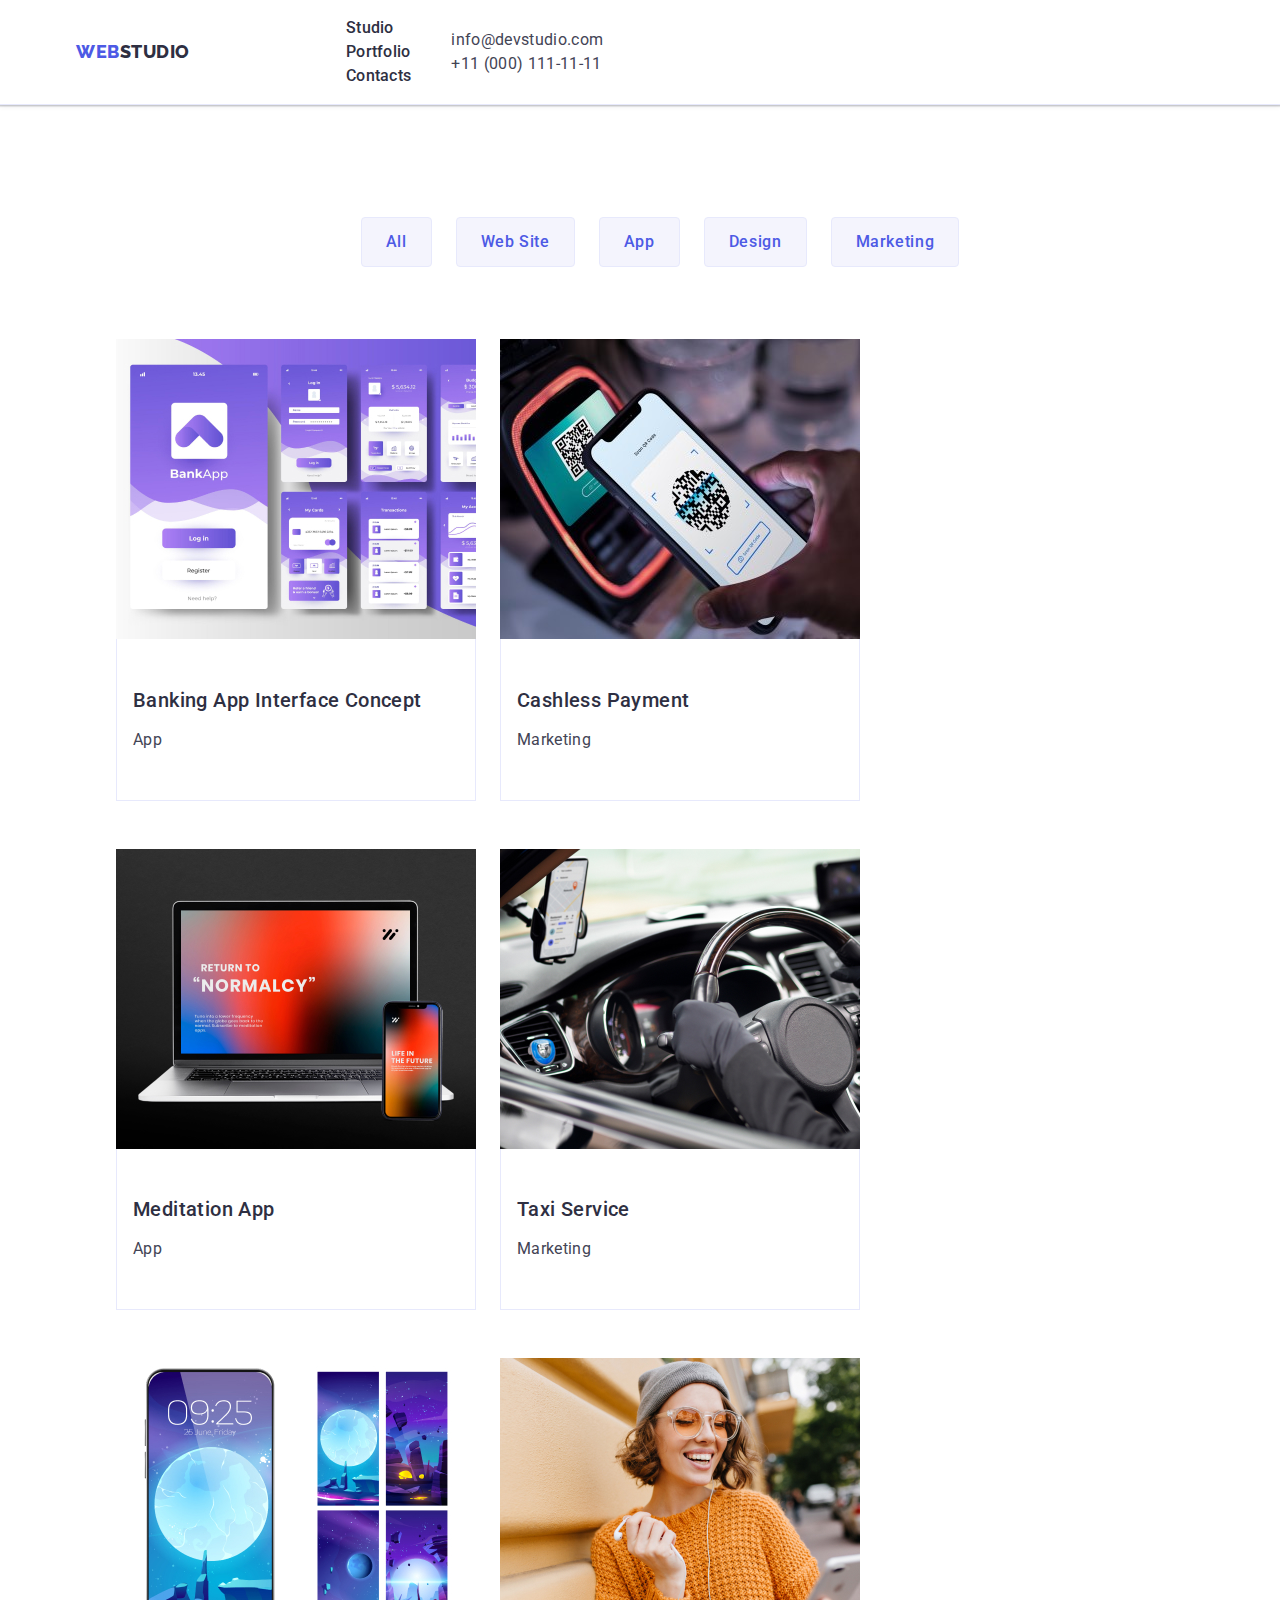
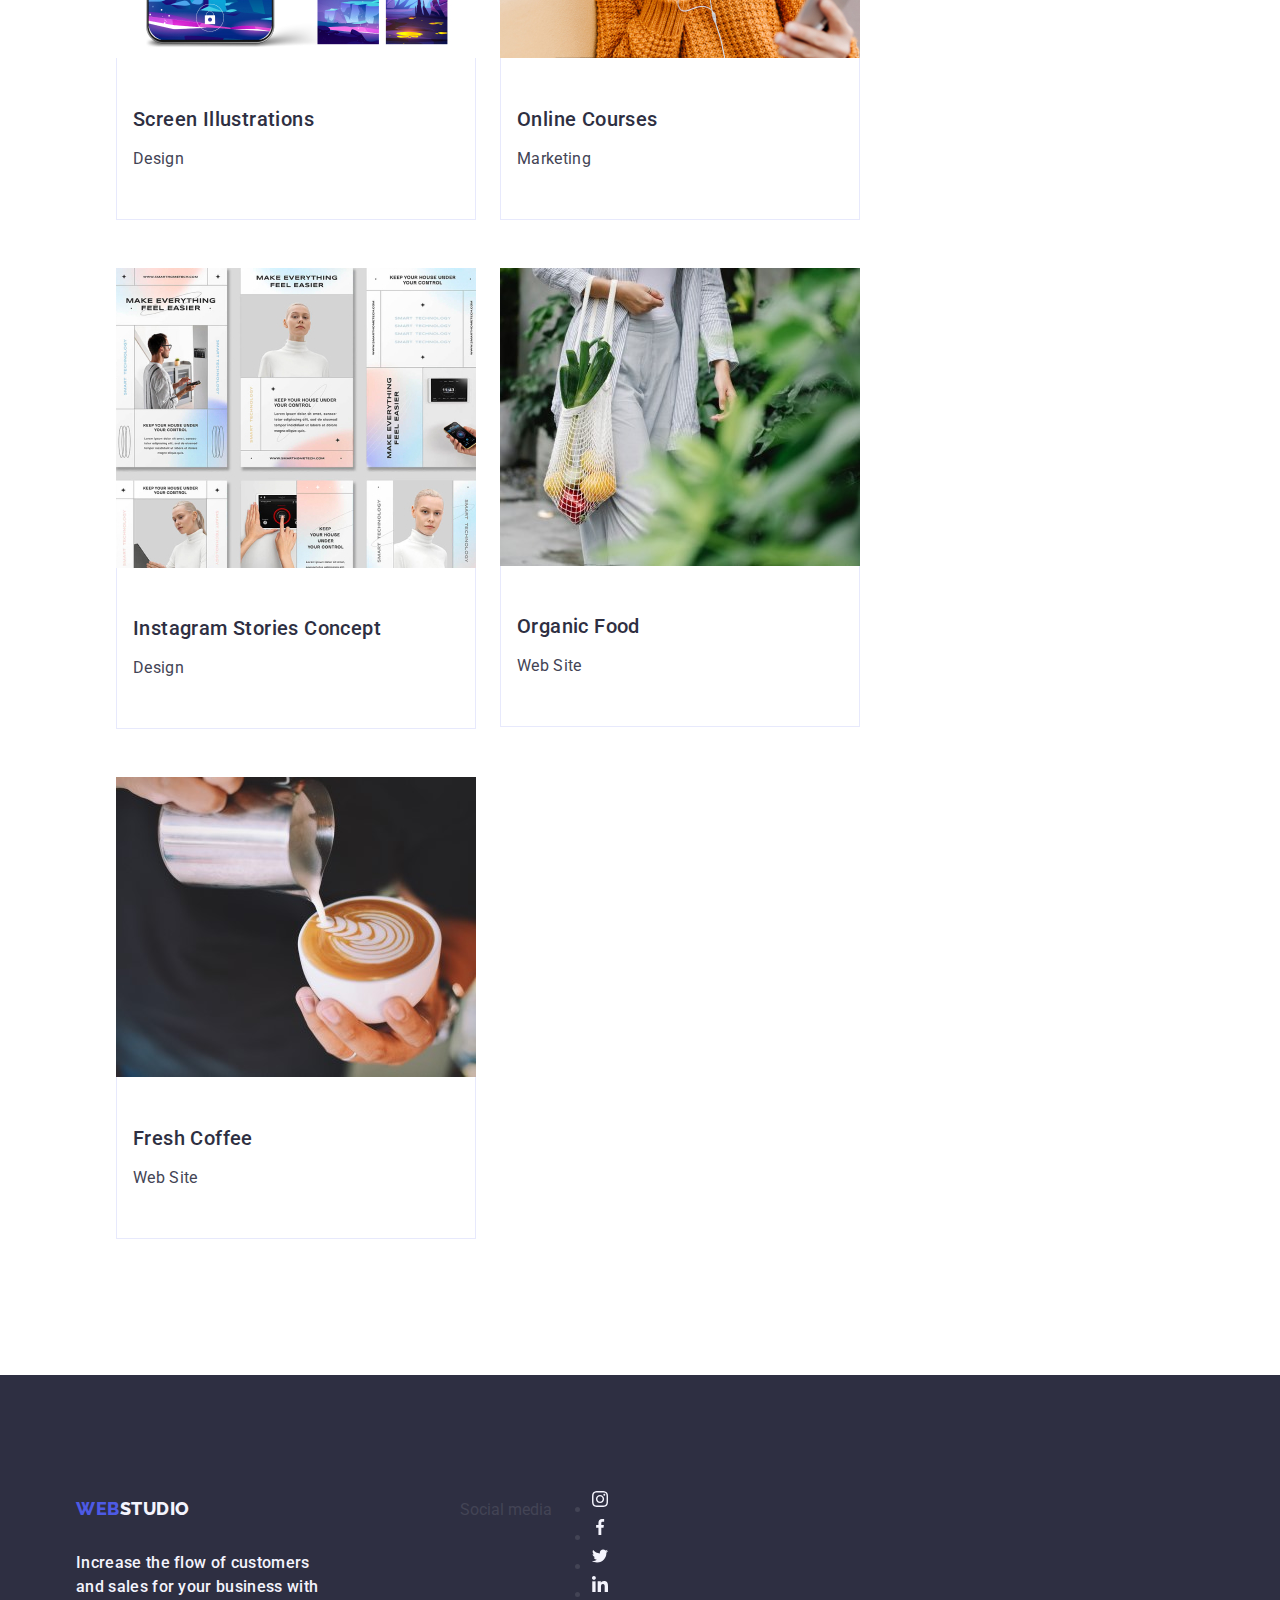
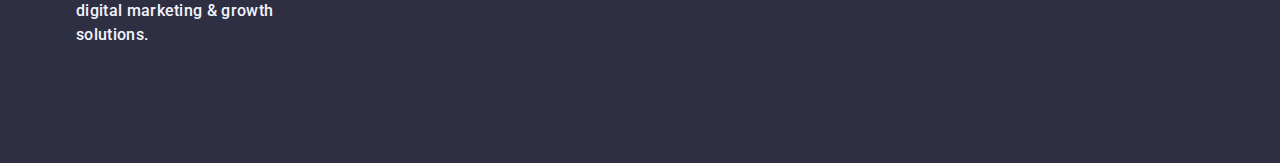
==== portfolio.html @ 83b4d603 "changes" ====
<!DOCTYPE html>
<html lang="en">
  <head>
    <meta charset="UTF-8">
    <meta name="viewport" content="width=device-width, initial-scale=1.0">
    <title>Document</title>
    <link rel="fonts" href="https://fonts.googleapis.com">
    <link rel="fonts" href="https://fonts.gstatic.com">
    <link
      href="https://fonts.googleapis.com/css?family=Raleway" rel="stylesheet">
    <link
      href="https://fonts.googleapis.com/css?family=Roboto" rel="stylesheet">
    <link
      rel="stylesheet"
      href="https://cdnjs.cloudflare.com/ajax/libs/modern-normalize/1.0.0/modern-normalize.min.css">
    <link rel="stylesheet" href="css/style.css">
  </head>
  <body>
    <header class="header-style">
      <div class="div-style container">
        <nav class="nav-style nav-style-hwthree">
          <a class="logo-style link" href="./index.html"
            >Web<span class="inside-logo">Studio</span></a
          >
          <!-- This is the menu area -->
          <ul class="list menu-style-hwthree">
            <li class="menustyle-li-hwthree">
              <a
                class="link-style link menulist-linkstyle-hwthree"
                href="./index.html"
                >Studio</a
              >
            </li>
            <li class="menustyle-li-hwthree">
              <a
                class="link-style link menulist-linkstyle-hwthree"
                href="./portfolio.html"
                >Portfolio</a
              >
            </li>
            <li class="menustyle-li-hwthree">
              <a class="link-style link menulist-linkstyle-hwthree" href=""
                >Contacts</a
              >
            </li>
          </ul>
        </nav>
        <address class="address-style">
          <ul class="list address-style-hwthree">
            <li>
              <a class="contacts-color link" href="mailto:info@devstudio.com"
                >info@devstudio.com</a
              >
            </li>
            <li>
              <a class="contacts-color link" href="tel:+110001111111"
                >+11 (000) 111-11-11</a
              >
            </li>
          </ul>
        </address>
      </div>
    </header>
    <!--This is Main,  with one section only, BUTTONS -->
    <main>
      <section class="portfoliosection-hwthree">
        <div class="container">
          <h1 class="visually-hidden">This is Portfolio Header</h1>
          <ul class="list portfoliobuttonlist">
            <li class="portfoliobutton-li">
              <button
                class="portfoliobutton-style portfoliobuttonstyle-hwthree"
                type="button"
              >
                All
              </button>
            </li>
            <li class="portfoliobutton-li">
              <button
                class="portfoliobutton-style portfoliobuttonstyle-hwthree"
                type="button"
              >
                Web Site
              </button>
            </li>
            <li class="portfoliobutton-li">
              <button
                class="portfoliobutton-style portfoliobuttonstyle-hwthree"
                type="button"
              >
                App
              </button>
            </li>
            <li class="portfoliobutton-li">
              <button
                class="portfoliobutton-style portfoliobuttonstyle-hwthree"
                type="button"
              >
                Design
              </button>
            </li>
            <li class="portfoliobutton-li">
              <button
                class="portfoliobutton-style portfoliobuttonstyle-hwthree"
                type="button"
              >
                Marketing
              </button>
            </li>
          </ul>
          <!--  Ths is the images part -->
          <ul class="list portfolioservices-list-ul">
            <li class="portfolio">
              <a class="link portfoliolink-hwfour" href=""
                ><img src="./images/picone.jpg" alt="pic-one" width="360">
                <div class="portfoliolist-container">
                  <h2 class="portfolio-headers portfolioheaders-hwthree">
                    Banking App Interface Concept
                  </h2>
                  <p class="portfolio-p">App</p>
                </div>
              </a>
            </li>

            <li class="portfolio">
              <a class="link portfoliolink-hwfour" href=""
                ><img src="./images/pictwo.jpg" alt="pic-two" width="360">
                <div class="portfoliolist-container">
                  <h2 class="portfolio-headers portfolioheaders-hwthree">
                    Cashless Payment
                  </h2>
                  <p class="portfolio-p">Marketing</p>
                </div>
              </a>
            </li>

            <li class="portfolio">
              <a class="link portfoliolink-hwfour" href=""
                ><img src="./images/picthree.jpg" alt="pic-three" width="360">
                <div class="portfoliolist-container">
                  <h2 class="portfolio-headers portfolioheaders-hwthree">
                    Meditation App
                  </h2>

                  <p class="portfolio-p">App</p>
                </div></a
              >
            </li>

            <li class="portfolio">
              <a class="link portfoliolink-hwfour" href=""
                ><img src="./images/picfour.jpg" alt="pic-four" width="360">

                <div class="portfoliolist-container">
                  <h2 class="portfolio-headers portfolioheaders-hwthree">
                    Taxi Service
                  </h2>

                  <p class="portfolio-p">Marketing</p>
                </div></a
              >
            </li>

            <li class="portfolio">
              <a class="link portfoliolink-hwfour" href=""
                ><img src="./images/picfive.jpg" alt="pic-five" width="360">
                <div class="portfoliolist-container">
                  <h2 class="portfolio-headers portfolioheaders-hwthree">
                    Screen Illustrations
                  </h2>
                  <p class="portfolio-p">Design</p>
                </div></a
              >
            </li>

            <li class="portfolio">
              <a class="link portfoliolink-hwfour" href=""
                ><img src="./images/picsix.jpg" alt="pic-six" width="360">
                <div class="portfoliolist-container">
                  <h2 class="portfolio-headers portfolioheaders-hwthree">
                    Online Courses
                  </h2>

                  <p class="portfolio-p">Marketing</p>
                </div></a
              >
            </li>
            <li class="portfolio">
              <a class="link portfoliolink-hwfour" href=""
                ><img src="./images/picseven.jpg" alt="pic-seven" width="360">
                <div class="portfoliolist-container">
                  <h2 class="portfolio-headers portfolioheaders-hwthree">
                    Instagram Stories Concept
                  </h2>

                  <p class="portfolio-p">Design</p>
                </div></a
              >
            </li>
            <li class="portfolio">
              <a class="link portfoliolink-hwfour" href=""
                ><img src="./images/piceight.jpg" alt="pic-eight" width="360">
                <div class="portfoliolist-container">
                  <h2 class="portfolio-headers portfolioheaders-hwthree">
                    Organic Food
                  </h2>

                  <p class="portfolio-p">Web Site</p>
                </div></a
              >
            </li>
            <li class="portfolio">
              <a class="link portfoliolink-hwfour" href=""
                ><img src="./images/picnine.jpg" alt="pic-nine" width="360">
                <div class="portfoliolist-container">
                  <h2 class="portfolio-headers portfolioheaders-hwthree">
                    Fresh Coffee
                  </h2>

                  <p class="portfolio-p">Web Site</p>
                </div></a
              >
            </li>
          </ul>
        </div>
      </section>
    </main>
  <!-- this is footer -->
  <footer class="footer-style">
    <div class="container footer-div">
      <div class="footerlogopardiv">
      <a class="logo-style link footerlink-hwthree" href="./index.html"
        >Web<span class="footerinside-logo">Studio</span></a
      >
      <p class="footer-paragraph footer-p-hwthree">
        Increase the flow of customers and sales for your business with
        digital marketing & growth solutions.
      </p>
      </div>
<div class="footer-div">
<p class="footersocmedstyle-hwfour">Social media</p>

<ul class="footer-ul-hwfour">
<li class="footer-li-hwfour"><a class="footersocialslink"><svg class="footersvgli-hwfour" width="24" height="24"><use href="./images/icons.svg#instagram"></use></svg></a></li>

<li class="footer-li-hwfour"><a class="footersocialslink"><svg class="footersvgli-hwfour" width="24" height="24"><use href="./images/icons.svg#facebook"></use></svg></a></li>

<li class="footer-li-hwfour"><a class="footersocialslink"><svg class="footersvgli-hwfour" width="24" height="24"><use href="./images/icons.svg#twitter"></use></svg></a></li>

<li class="footer-li-hwfour"><a class="footersocialslink"><svg class="footersvgli-hwfour" width="24" height="24"><use href="./images/icons.svg#linkedin"></use></svg></a></li>

</ul>


</div>

    </div>
  </footer>
</body>
</html>
---- css/style.css ----
:root {
  --white: #fff;
  --ocean: #e7e9fc;
  --socmedcolor: #f4f4fd;
  --secfivelinkcolor: #8e8f99;
  --blue: 4d5ae5;
  --anotherblue: 404bbf;
  --commonblue:  #4d5ae5;
  --skygreen: 31d0aa;}

  /* ----------- default classes ------------*/
  body {
    font-family: Roboto, sans-serif;
    color: #434455;
    background-color: #ffffff;
  }

  .list {  list-style: none;}
  .link {text-decoration: none;}

   /* ----------- header style - index and portfolio ------------*/
.logo-style {
    font-family: "Raleway", sans-serif;
    font-weight: 800;
    font-size: 18px;
    line-height: 1.17;
    letter-spacing: 0.03em;
    text-transform: uppercase;
    color: #4d5ae5;
/* hw3 */
    margin-right: 76px;
  }

.link:hover,
:focus,
:active {
  color: #404bbf;
}

.inside-logo {color: #2e2f42;}

.link-style {
  font-weight: 500;
  line-height: 1.5;
  letter-spacing: 0.02em;
  color: #2e2f42;
/* hw3 */
  padding: 24px 0;
}

.link-style:hover {
  color: #404bbf;
}
.link-style:focus {
  color: #404bbf;
}
.link-style:active {
  color: #404bbf;
}

.address-style {
  font-style: normal;
  line-height: 1.5;
  letter-spacing: 0.02em;
}

.contacts-color {
  color: #434455;
}

.contacts-color:hover {
  color: #404bbf;
}
.contacts-color:focus {
  color: #404bbf;
}
.contacts-color:active {
  color: #404bbf;
}

/* hw3 */

.header-style {
  border-bottom: 1px solid #e7e9fc;
}

.div-style {
  display: flex;
}

.container {
  width: 1158px;
  margin: 0 auto;
  padding-left: 15px;
  padding-right: 15px;
  align-items: center;
}

.nav-style {
  display: flex;
  align-items: center;
  gap: 40px;
}

.menustyle-ul {
  display: flex;
  margin-right: 40px;
  gap: 40px;}

.menustyle-li {
  gap: 40px;
}

.link-style-hwthree {
  padding: 24px 0 24px;
}

.list-style-hwthree {
  gap: 40px;
  margin-right: 40px;
  margin-right: 0;
}

.address-style-ul {
  display: flex;
  gap: 40px;
}

img {
  display: block;
}

/* hw4 */
.header-style {
  box-shadow: 
  0px 1px 6px rgba(46, 47, 66, 0.08),
  0px 1px 1px rgba(46, 47, 66, 0.16), 0px 2px 1px rgba(46, 47, 66, 0.08);
}

/* ----------- index section one ------------*/
.first-section {
  background-color: #2e2f42;
/* hw3 */
  padding: 188px 0 188px;
  justify-content: center;
  align-items: center;
  margin: auto 0;
/* hw4 */
  background-image: linear-gradient(rgba(46, 47, 66, 0.7), rgba(46, 47, 66, 0.7)),
  url(../images/seconebgimg.jpg);
  max-width: 1440px;
  background-repeat: no-repeat;
  background-position: center;
  background-size: cover;
}
/* added to center */
.hero-section {
  padding: 188px 0;
  max-width: 1440px;
  margin: 0 auto;
}

.first-section-header {
  font-size: 56px;
  line-height: 1.07;
  text-align: center;
  letter-spacing: 0.02em;
  color: #ffffff;
/* hw3 */
  max-width: 496px;
  align-items: center;
  display: flex;
  flex-direction: column;
  margin: 0 auto;
}

.first-section-button {
  background-color: #4d5ae5;
  font-family: Roboto, sans-serif;
  color: #434455;
  font-weight: 500;
  font-size: 16px;
  line-height: 1.5;
  letter-spacing: 0.04em;
  color: #ffffff;
/* hw3 */
  display: block;
  min-width: 169px;
  height: 56px;
  border: none;
  background-color: #4d5ae5;
  border-radius: 4px;
  justify-content: center;

  cursor: pointer;
  justify-content: center;
  margin: 0 auto;
}

.portfoliobutton-li :focus,
.portfoliobutton-li :hover {
  background-color: var(--ocean);
  color: var(white);
  border: 1px solid transparent;
  cursor: pointer;
  box-shadow: 0px 3px 1px rgba(0, 0, 0, 0.1), 0px 2px 1px rgba(0, 0, 0, 0.08), 0px 2px 2px rgba(0, 0, 0, 0.12);
}

/* ----------- index section two ------------*/
.section-two-headers {
  font-weight: 500;
  font-size: 20px;
  line-height: 1.2;
  letter-spacing: 0.02em;
  color: #2e2f42;
/* hw3 */
  margin-bottom: 8px;
}

.section-two-paragraphs {
  font-size: 16px;
  line-height: 1.5;
  letter-spacing: 0.02em;
  margin-bottom: 8px;
}

/* hw3 */
.visually-hidden {
  position: absolute;
  width: 1px;
  height: 1px;
  margin: -1px;
  border: 0;
  padding: 0;
  white-space: nowrap;
  clip-path: inset(100%);
  clip: rect(0 0 0 0);
  overflow: hidden;
  outline: 0;
  outline-offset: 0;
}

.second-section {
  padding: 120px 0 120px;
}

.section-two-ul {
  display: flex;
  gap: 24px;
  margin-right: 24px;
  padding: 0;
}

.section-two-li {
  width: calc((100% - 72px) / 4);
}

.section-two-li :last-child {
  margin-right: 0;
}


.icon-container {
  display: flex;
  align-items: center;
  justify-content: center;
  height: 112px;
  background-color: #f4f4fd;
  border-radius: 4px;
  margin: 8px;
}

/* ----------- index section three ------------*/
.section-three-header {
  font-size: 36px;
  line-height: 1.11;
  text-align: center;
  letter-spacing: 0.02em;
  text-transform: capitalize;
  color: #2e2f42;
  /* hw3 */
  margin-bottom: 72px;
}
/* hw3 */
.third-section {
  padding-bottom: 120px;
}

.section-three-ul {
  display: flex;
  gap: 24px;
}

.section-three-li {
  flex-basis: calc((100% - 48px) / 3);
}

/* ----------- index section four ------------*/
.fourth-section {
  background-color: #f4f4fd;
}

.fourth-section-header {
  font-size: 36px;
  line-height: 1.11;
  text-align: center;
  letter-spacing: 0.02em;
  text-transform: capitalize;
  color: #2e2f42;
  background-color: #ffffff;
/* hw3 */
  margin-bottom: 72px;
}

.fourthsectionemployee-name {
  font-weight: 500;
  font-size: 20px;
  line-height: 1.2;
  letter-spacing: 0.02em;
  color: #2e2f42;
  /* hw3 */
  text-align: center;
  margin-bottom: 8px;
}

.fourthsectionemployee-position {
  font-size: 16px;
  line-height: 1.5;
  letter-spacing: 0.02em;
  color: #434455;
/* hw3 */
  text-align: center;
}

/* hw3 */
.fourth-section {
  padding: 120px 0;
}

.fourth-section-ul {
  display: flex;
  gap: 24px;
}

.employee-li-style {
  background-color: #ffffff;
/* hw3 */
  border-radius: 0px 0px 4px 4px;
  box-shadow: 0px 1px 6px rgba(46, 47, 66, 0.08),
  0px 1px 1px rgba(46, 47, 66, 0.16), 0px 2px 1px rgba(46, 47, 66, 0.08)
}

.employee-div-style {
  padding: 32px 0;
}



/* ----------- index section five ------------*/
/* hw4 */
.secfive-hwfour {
  padding-top: 120px;
  padding-bottom: 120px;
}

.secfiveheader-hwfour {
font-size: 36px;
line-height: 1.11;
color: #2e2f42;
display:flex;
justify-content: center;
margin-bottom: 72px;
}

.section-five-ul {
display: flex;
gap: 24px;
list-style: none;
}

.section-five-li {
  width:calc((100% - 120px) / 6);
  height:88px;
}

.section-five-link {
  width: 100%;
  height: 100%;
  display: flex;
  align-items: center;
  justify-content: center;
  border: 1px solid #8e8f99;
  border-radius: 4px;
  color: #8e8f99;
}

.section-five-link:hover,
.section-five-link:focus {
  border-color:#404bbf;
  color:#404bbf;
}

.svgstylesecfive-hwfour {
fill: currentColor;
}

/* ----------- portfolio section main ------------*/

.portfoliobutton-style {
  font-family: Roboto, sans-serif;
  font-weight: 500;
  font-size: 16px;
  line-height: 1.5;
  letter-spacing: 0.04em;
  color: #4d5ae5;
  background-color: #f4f4fd;
}

.portfolio-headers {
  font-weight: 500;
  font-size: 20px;
  line-height: 1.2;
  letter-spacing: 0.02em;
  color: #2e2f42;
}

.portfoliobutton-style :hover,
:focus {
  color: #ffffff;
  background-color: #404bbf;
}

.portfoliobutton-style:hover {
  color: #ffffff;
}

.portfoliobutton-style {
  cursor: pointer;
}

.portfolio-p {
  font-size: 16px;
  line-height: 1.5;
  letter-spacing: 0.02em;
  color: #434455;
}

/* buttons style */

.portfoliosection-hwthree {
  padding: 96px 0 120px 0;
}

.portfoliobuttonstyle-hwthree {
  padding: 12px 24px;
  border: 1px solid #e7e9fc;
  border-radius: 4px;
}

.portfoliobuttonstyle-hwthree {
  border: 1px solid #e7e9fc;
}

.portfoliobuttonstyle-hwthree :hover,
:focus {
  border-color: transparent;
}

.portfoliobuttonstyle-hwthree {
  border: 1px solid #e7e9fc;
}
.portfoliobuttonstyle-hwthree :hover {
  border: 1px solid transparent;
}

.portfoliobuttonlist {
  display: flex;
  justify-content: center;
  gap: 24px;
  margin-bottom: 72px;
}

/* image styles */
.portfolioservices-list-ul {
  display: flex;
  flex-wrap: wrap;
  column-gap: 24px;
  row-gap: 48px;
}
.portfoliolist-container {
  padding: 32px 16px;
  border: 1px solid #e7e9fc;
  border-top: none;
}

.portdivstyle-hwthree {
  padding: 32px 16px;
  border: 1px solid #e7e9fc;
  border-top: none;
}

.portfolioheaders-hwthree {
  margin-bottom: 8px;
}

/* hw4 */

.portfoliolink-hwfour {
  display:block;
  }
  
  .portfoliolink-hwfour:hover,
  .portfoliolink-hwfour:focus
   {
    box-shadow: 0px 1px 6px rgba(46, 47, 66, 0.08), 0px 1px 1px rgba(46, 47, 66, 0.16), 0px 2px 1px rgba(46, 47, 66, 0.08);
  }
  
  

/* ----------- footer style - index and portfolio ------------*/
.footer-style {
  background-color: #2e2f42;
  display: flex;
  align-items: center;
}
.footer-paragraph {
  font-weight: 500;
  line-height: 1.5;
  letter-spacing: 0.02em;
  color: #f4f4fd;
  letter-spacing: 0.02em;
  margin-bottom: 16px;
/* hw3 */
 max-width: 264px;
  margin-bottom: 16px;
}

.footerinside-logo {
  color: #f4f4fd;
}

/* hw4 */
.footer-div {
  display:flex;
  align-items: baseline;
  }

  .footerlogopardiv {
    margin-right: 120px;
  }
  
  .footer-socmed-paragraph {
  font-weight: 500;
  font-size: 16px;
  line-height: 1.5;
  letter-spacing: 0.02em;
  color: #FFFFFF;
  margin-bottom: 16px;
  }
  
  .footer-ul {
  list-style: none;
  display: flex;
  gap: 16px;
  }
  
  .footer-li {
  width: 40px;
  height: 40px;
  }
  
  .footer-socmed-link {
  width: 100%;
  height: 100%;
  background-color: var(--commonblue);
  border-radius: 50%;
  display:flex;
  align-items: center;
  justify-content: center;
  }
  
  .footer-socmed-link:hover,
 .footer-div .footer-socmed-link:focus {
    background-color:#31d0aa;
    }

  .footer-svg {
  fill: var(--socmedcolor)
  }

.footer-style {
  padding: 100px 0;
}

.footerlink-hwthree {
  display: inline-block;
  margin-bottom: 16px;
}



/* hw4 */
.employee-socmed-ul {

  display: flex;
  justify-content: center;
  gap: 24px;
  list-style: none;
}

.employee-socmed-li {
  width: 40px;
  height: 40px;
}

.socmed-link {
width: 100%;
height: 100%;
background-color:  #4d5ae5;
border-radius: 50%;
display: flex;
align-items: center;
justify-content: center;
}

.socmed-link:hover,
.socmed-link:focus {background-color:#404bbf;}

.socmed-svg-style {
  fill: var(--socmedcolor);
}
  
/* ----------- -------------------------------end of styles----------------------------------------- ------------*/
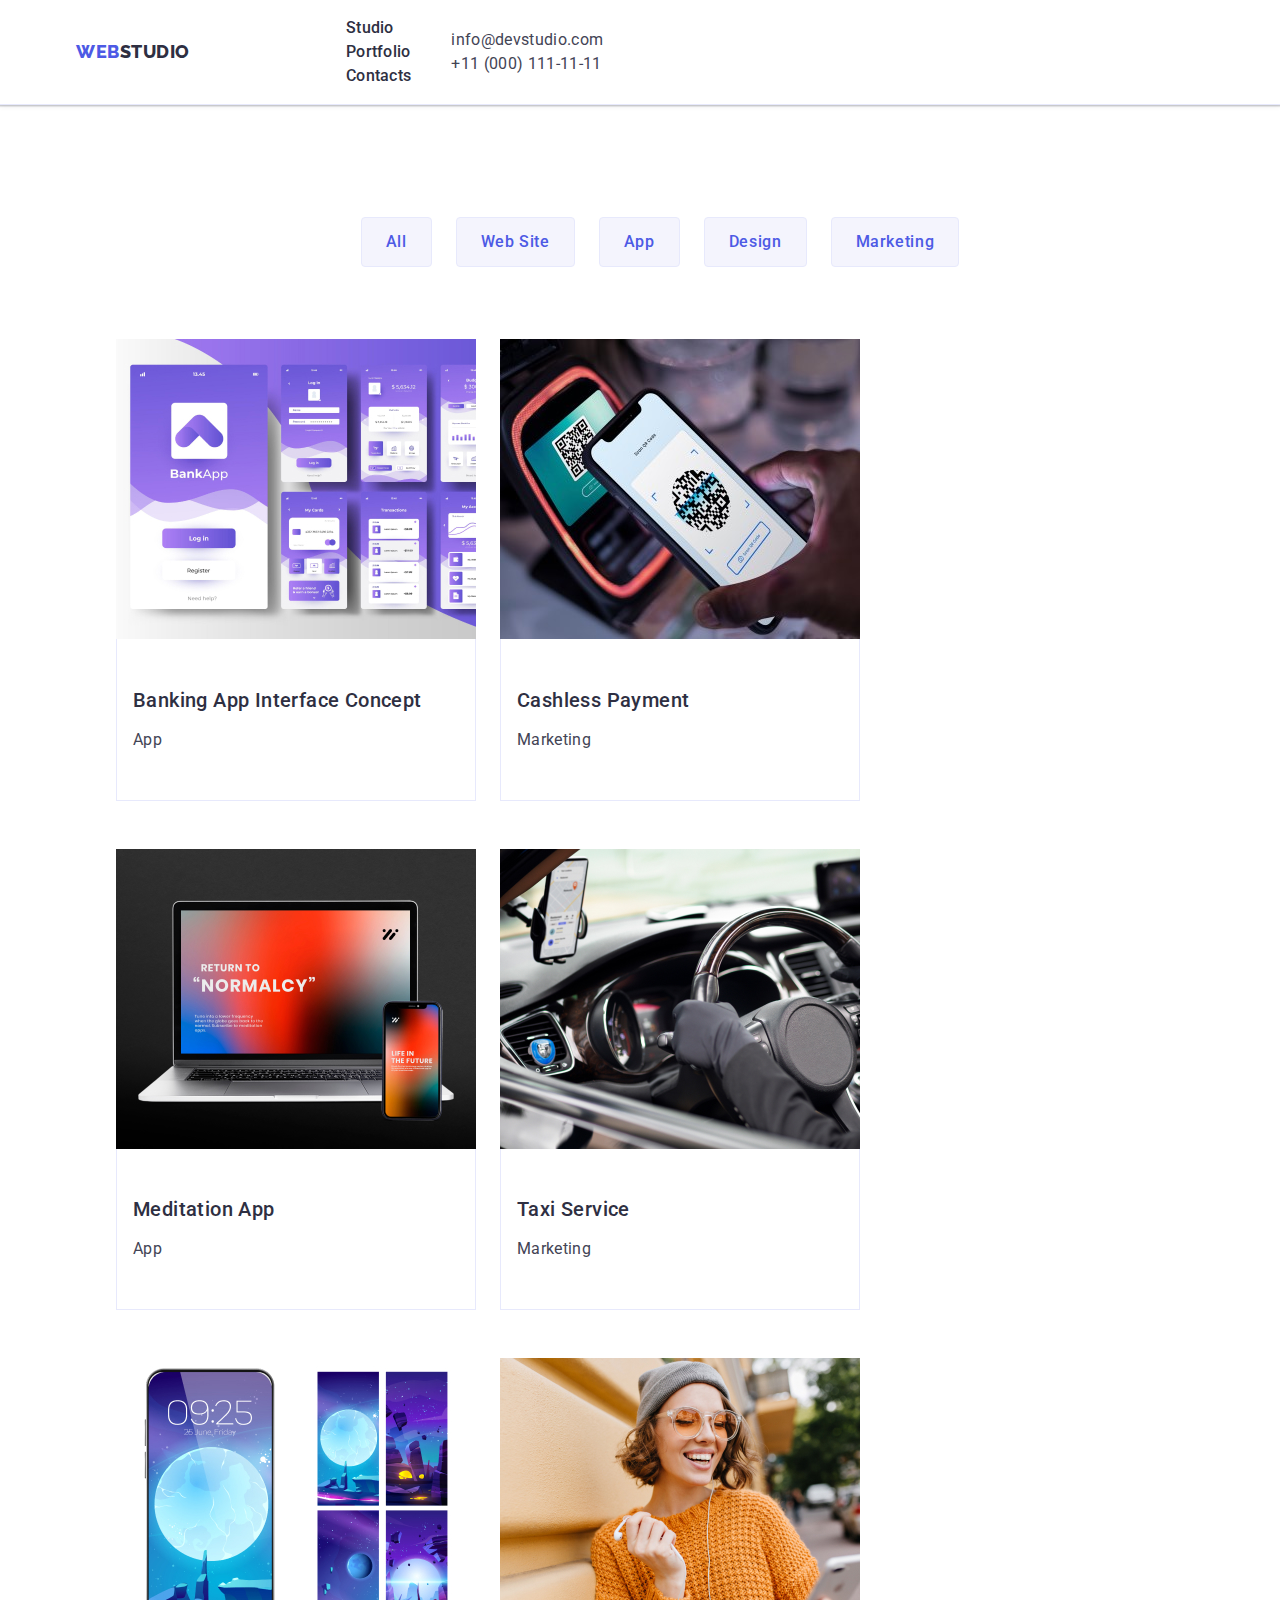
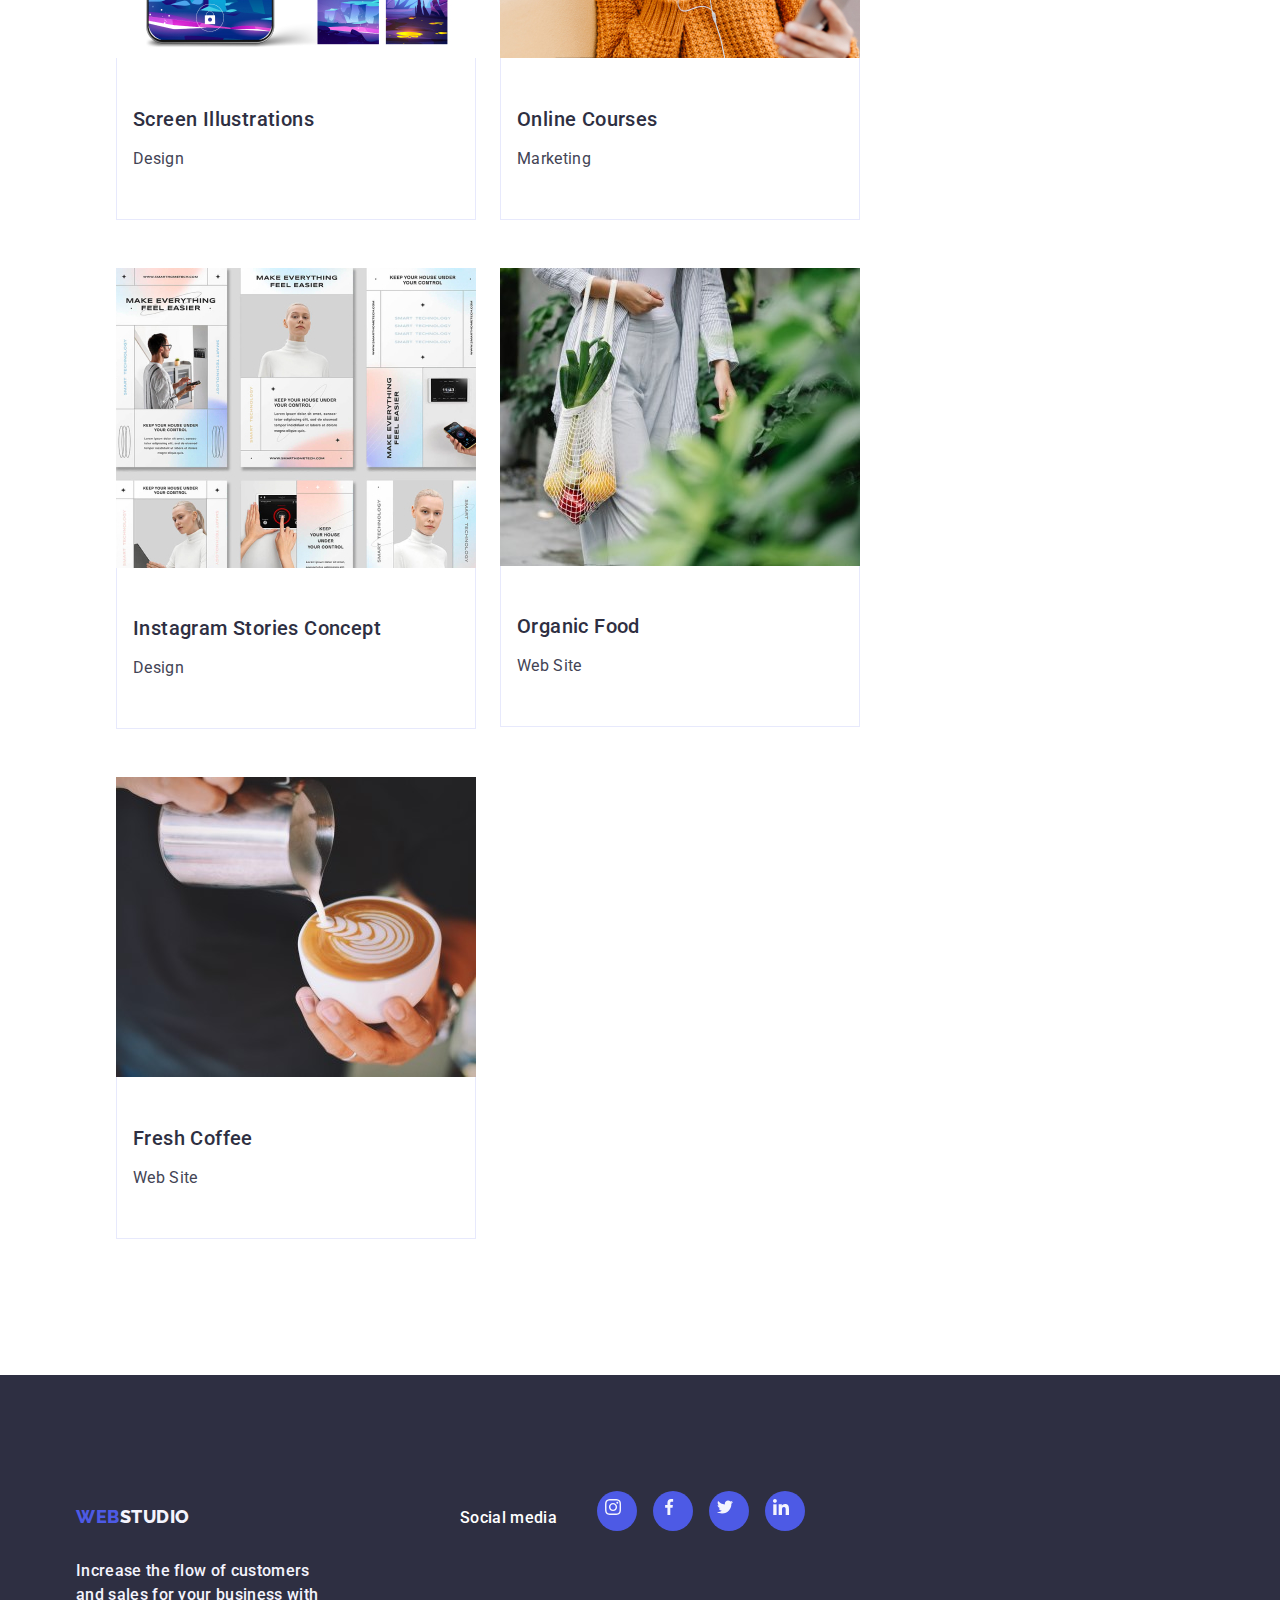
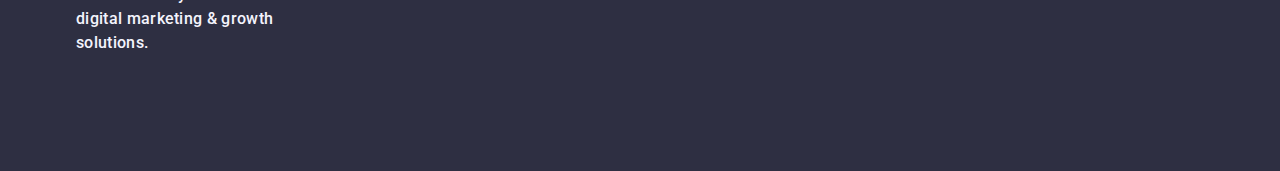
==== commit 1d3ea2fc: "footer - index and portfolio" ====
--- a/portfolio.html
+++ b/portfolio.html
@@ -232,25 +232,24 @@
       <a class="logo-style link footerlink-hwthree" href="./index.html"
         >Web<span class="footerinside-logo">Studio</span></a
       >
-      <p class="footer-paragraph footer-p-hwthree">
+      <p class="footer-paragraph">
         Increase the flow of customers and sales for your business with
         digital marketing & growth solutions.
       </p>
       </div>
 <div class="footer-div">
-<p class="footersocmedstyle-hwfour">Social media</p>
-
-<ul class="footer-ul-hwfour">
-<li class="footer-li-hwfour"><a class="footersocialslink"><svg class="footersvgli-hwfour" width="24" height="24"><use href="./images/icons.svg#instagram"></use></svg></a></li>
-
-<li class="footer-li-hwfour"><a class="footersocialslink"><svg class="footersvgli-hwfour" width="24" height="24"><use href="./images/icons.svg#facebook"></use></svg></a></li>
-
-<li class="footer-li-hwfour"><a class="footersocialslink"><svg class="footersvgli-hwfour" width="24" height="24"><use href="./images/icons.svg#twitter"></use></svg></a></li>
-
-<li class="footer-li-hwfour"><a class="footersocialslink"><svg class="footersvgli-hwfour" width="24" height="24"><use href="./images/icons.svg#linkedin"></use></svg></a></li>
+<p class="footer-social-media">Social media</p>
+
+<ul class="footer-ul">
+<li class="footer-li"><a class="footer-socmed-link"><svg class="footer-svg" width="24" height="24"><use href="./images/icons.svg#instagram"></use></svg></a></li>
+
+<li class="footer-li"><a class="footer-socmed-link"><svg class="footer-svg" width="24" height="24"><use href="./images/icons.svg#facebook"></use></svg></a></li>
+
+<li class="footer-li"><a class="footer-socmed-link"><svg class="footer-svg" width="24" height="24"><use href="./images/icons.svg#twitter"></use></svg></a></li>
+
+<li class="footer-li"><a class="footer-socmed-link"><svg class="footer-svg" width="24" height="24"><use href="./images/icons.svg#linkedin"></use></svg></a></li>
 
 </ul>
-
 
 </div>
 
--- a/css/style.css
+++ b/css/style.css
@@ -549,7 +549,7 @@
     margin-right: 120px;
   }
   
-  .footer-socmed-paragraph {
+  .footer-social-media {
   font-weight: 500;
   font-size: 16px;
   line-height: 1.5;
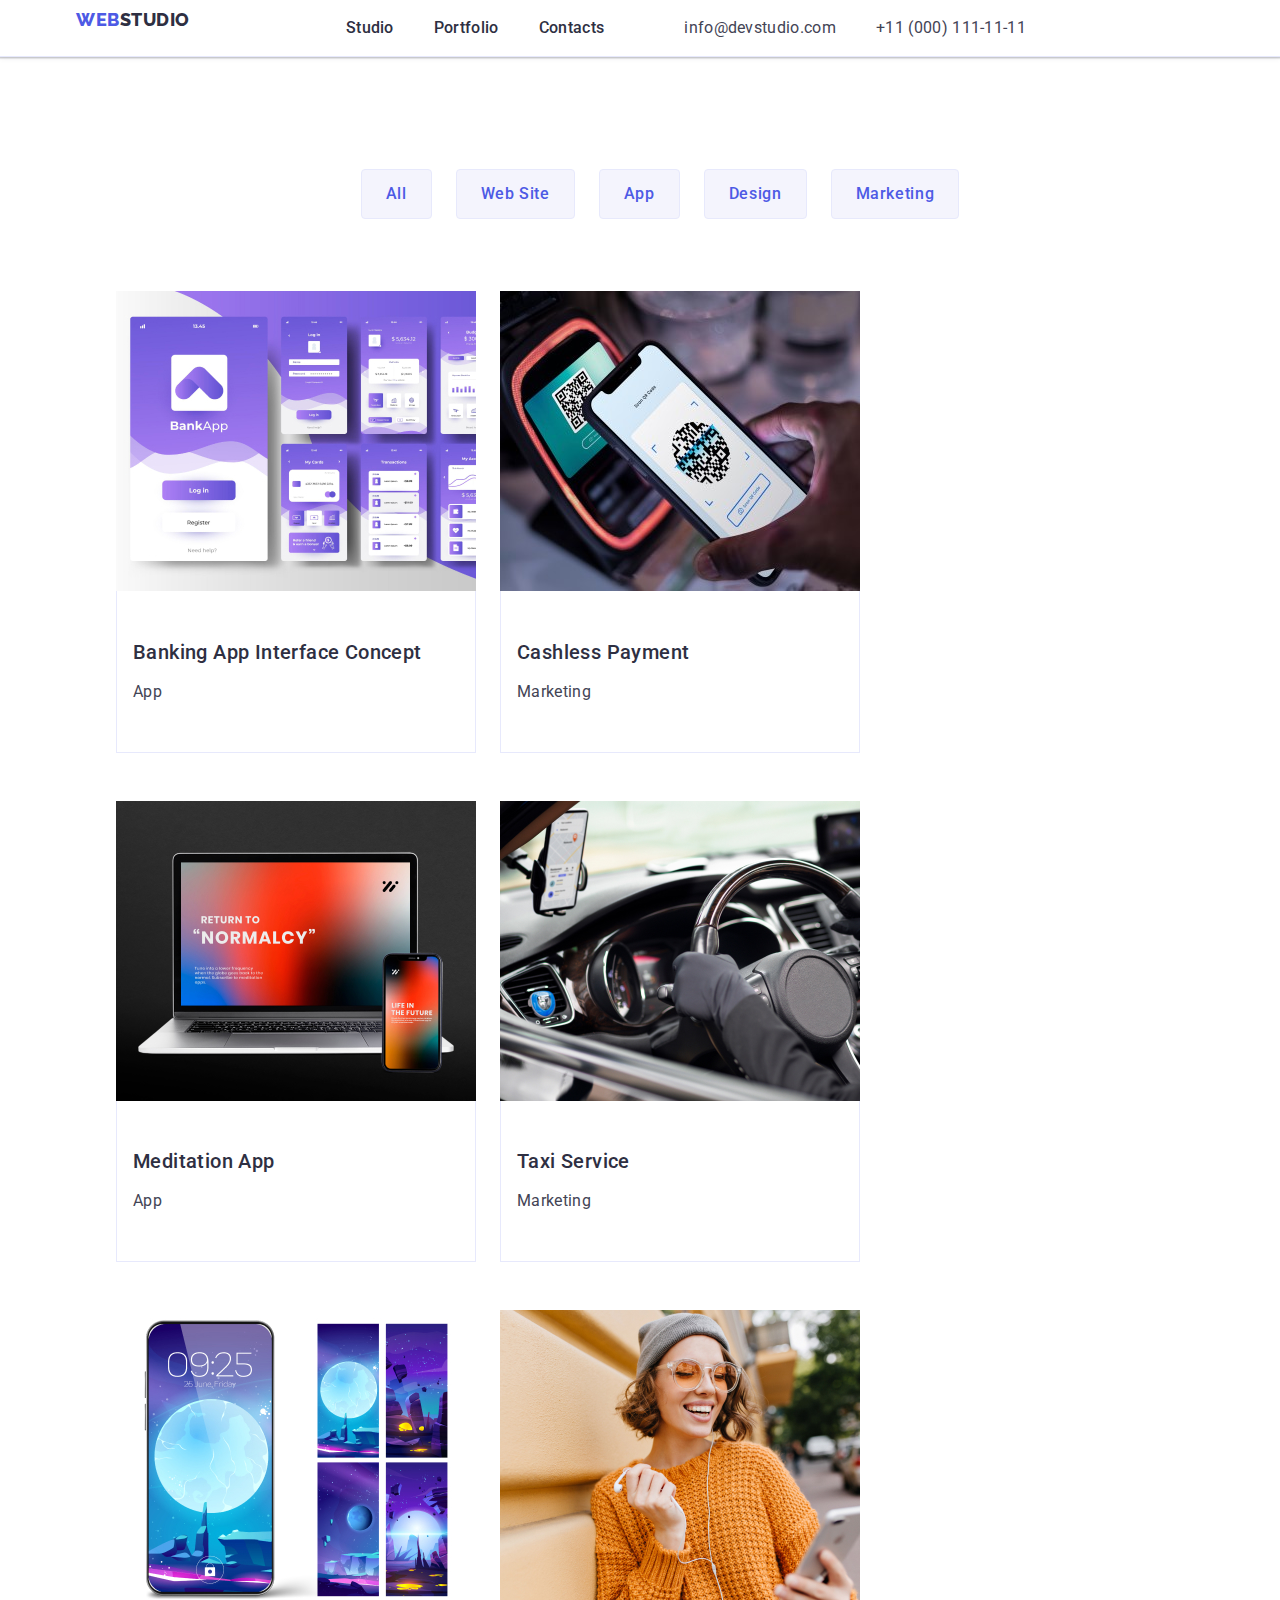
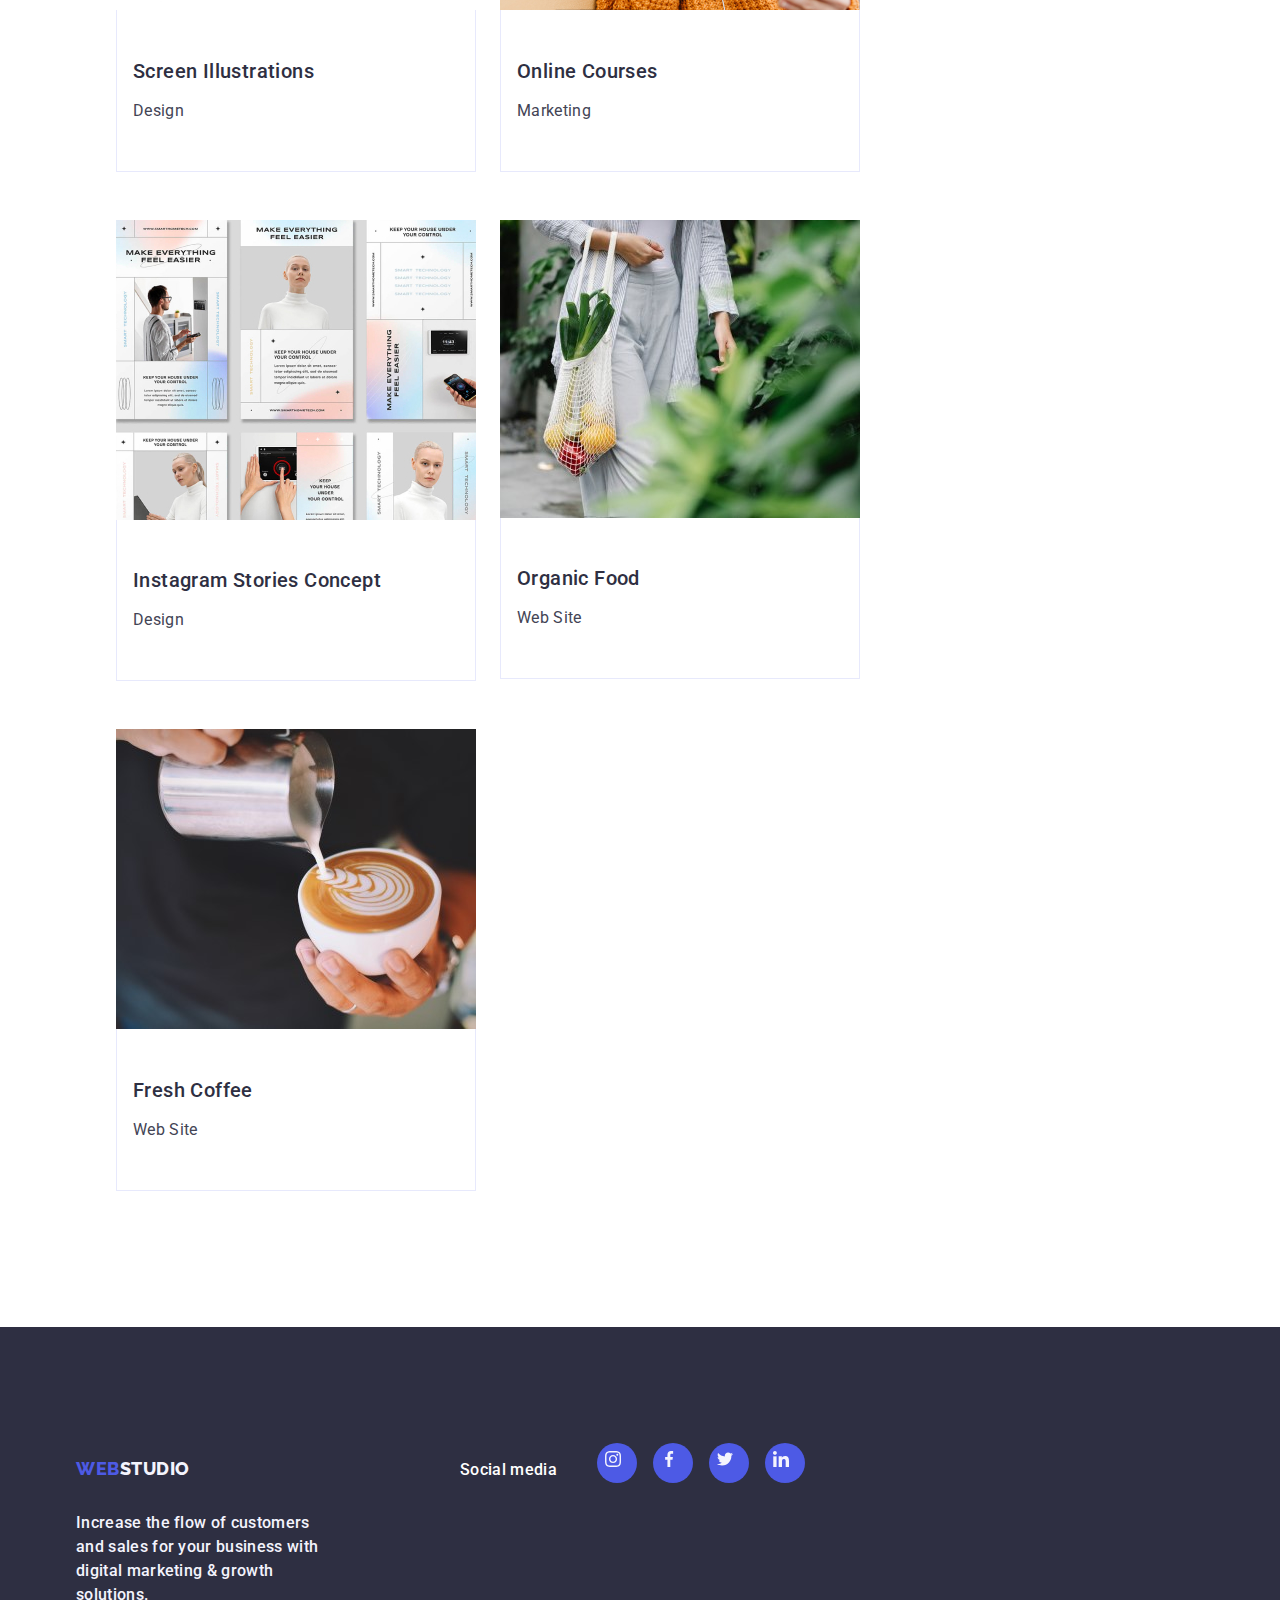
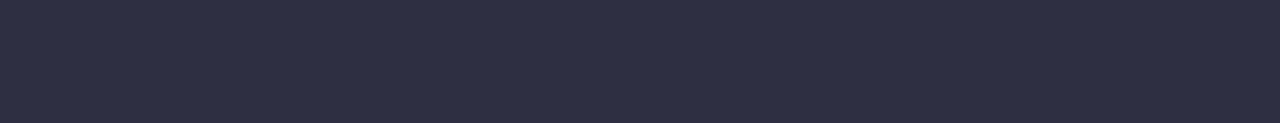
==== commit f82f6f6a: "cleaning" ====
--- a/portfolio.html
+++ b/portfolio.html
@@ -18,35 +18,35 @@
   <body>
     <header class="header-style">
       <div class="div-style container">
-        <nav class="nav-style nav-style-hwthree">
+        <nav class="nav-style">
           <a class="logo-style link" href="./index.html"
             >Web<span class="inside-logo">Studio</span></a
           >
           <!-- This is the menu area -->
-          <ul class="list menu-style-hwthree">
-            <li class="menustyle-li-hwthree">
+          <ul class="list menustyle-ul">
+            <li class="menustyle-li">
               <a
-                class="link-style link menulist-linkstyle-hwthree"
+                class="link-style link"
                 href="./index.html"
                 >Studio</a
               >
             </li>
-            <li class="menustyle-li-hwthree">
+            <li class="menustyle-li">
               <a
-                class="link-style link menulist-linkstyle-hwthree"
+                class="link-style link"
                 href="./portfolio.html"
                 >Portfolio</a
               >
             </li>
-            <li class="menustyle-li-hwthree">
-              <a class="link-style link menulist-linkstyle-hwthree" href=""
+            <li class="menustyle-li">
+              <a class="link-style link" href=""
                 >Contacts</a
               >
             </li>
           </ul>
         </nav>
         <address class="address-style">
-          <ul class="list address-style-hwthree">
+          <ul class="list address-style-ul">
             <li>
               <a class="contacts-color link" href="mailto:info@devstudio.com"
                 >info@devstudio.com</a
@@ -63,45 +63,45 @@
     </header>
     <!--This is Main,  with one section only, BUTTONS -->
     <main>
-      <section class="portfoliosection-hwthree">
+      <section class="portfolio-section">
         <div class="container">
           <h1 class="visually-hidden">This is Portfolio Header</h1>
-          <ul class="list portfoliobuttonlist">
-            <li class="portfoliobutton-li">
-              <button
-                class="portfoliobutton-style portfoliobuttonstyle-hwthree"
+          <ul class="list portfolio-button-ul">
+            <li class="portfolio-button-li">
+              <button
+                class="portfolio-button-style"
                 type="button"
               >
                 All
               </button>
             </li>
-            <li class="portfoliobutton-li">
-              <button
-                class="portfoliobutton-style portfoliobuttonstyle-hwthree"
+            <li class="portfolio-button-li">
+              <button
+                class="portfolio-button-style"
                 type="button"
               >
                 Web Site
               </button>
             </li>
-            <li class="portfoliobutton-li">
-              <button
-                class="portfoliobutton-style portfoliobuttonstyle-hwthree"
+            <li class="portfolio-button-li">
+              <button
+                class="portfolio-button-style"
                 type="button"
               >
                 App
               </button>
             </li>
-            <li class="portfoliobutton-li">
-              <button
-                class="portfoliobutton-style portfoliobuttonstyle-hwthree"
+            <li class="portfolio-button-li">
+              <button
+                class="portfolio-button-style"
                 type="button"
               >
                 Design
               </button>
             </li>
-            <li class="portfoliobutton-li">
-              <button
-                class="portfoliobutton-style portfoliobuttonstyle-hwthree"
+            <li class="portfolio-button-li">
+              <button
+                class="portfolio-button-style"
                 type="button"
               >
                 Marketing
@@ -111,10 +111,10 @@
           <!--  Ths is the images part -->
           <ul class="list portfolioservices-list-ul">
             <li class="portfolio">
-              <a class="link portfoliolink-hwfour" href=""
+              <a class="link portfolio-link" href=""
                 ><img src="./images/picone.jpg" alt="pic-one" width="360">
                 <div class="portfoliolist-container">
-                  <h2 class="portfolio-headers portfolioheaders-hwthree">
+                  <h2 class="portfolio-headers">
                     Banking App Interface Concept
                   </h2>
                   <p class="portfolio-p">App</p>
@@ -123,10 +123,10 @@
             </li>
 
             <li class="portfolio">
-              <a class="link portfoliolink-hwfour" href=""
+              <a class="link portfolio-link" href=""
                 ><img src="./images/pictwo.jpg" alt="pic-two" width="360">
                 <div class="portfoliolist-container">
-                  <h2 class="portfolio-headers portfolioheaders-hwthree">
+                  <h2 class="portfolio-headers">
                     Cashless Payment
                   </h2>
                   <p class="portfolio-p">Marketing</p>
@@ -135,10 +135,10 @@
             </li>
 
             <li class="portfolio">
-              <a class="link portfoliolink-hwfour" href=""
+              <a class="link portfolio-link" href=""
                 ><img src="./images/picthree.jpg" alt="pic-three" width="360">
                 <div class="portfoliolist-container">
-                  <h2 class="portfolio-headers portfolioheaders-hwthree">
+                  <h2 class="portfolio-headers">
                     Meditation App
                   </h2>
 
@@ -148,11 +148,11 @@
             </li>
 
             <li class="portfolio">
-              <a class="link portfoliolink-hwfour" href=""
+              <a class="link portfolio-link" href=""
                 ><img src="./images/picfour.jpg" alt="pic-four" width="360">
 
                 <div class="portfoliolist-container">
-                  <h2 class="portfolio-headers portfolioheaders-hwthree">
+                  <h2 class="portfolio-headers">
                     Taxi Service
                   </h2>
 
@@ -162,10 +162,10 @@
             </li>
 
             <li class="portfolio">
-              <a class="link portfoliolink-hwfour" href=""
+              <a class="link portfolio-link" href=""
                 ><img src="./images/picfive.jpg" alt="pic-five" width="360">
                 <div class="portfoliolist-container">
-                  <h2 class="portfolio-headers portfolioheaders-hwthree">
+                  <h2 class="portfolio-headers">
                     Screen Illustrations
                   </h2>
                   <p class="portfolio-p">Design</p>
@@ -174,10 +174,10 @@
             </li>
 
             <li class="portfolio">
-              <a class="link portfoliolink-hwfour" href=""
+              <a class="link portfolio-link" href=""
                 ><img src="./images/picsix.jpg" alt="pic-six" width="360">
                 <div class="portfoliolist-container">
-                  <h2 class="portfolio-headers portfolioheaders-hwthree">
+                  <h2 class="portfolio-headers">
                     Online Courses
                   </h2>
 
@@ -186,10 +186,10 @@
               >
             </li>
             <li class="portfolio">
-              <a class="link portfoliolink-hwfour" href=""
+              <a class="link portfolio-link" href=""
                 ><img src="./images/picseven.jpg" alt="pic-seven" width="360">
                 <div class="portfoliolist-container">
-                  <h2 class="portfolio-headers portfolioheaders-hwthree">
+                  <h2 class="portfolio-headers">
                     Instagram Stories Concept
                   </h2>
 
@@ -198,10 +198,10 @@
               >
             </li>
             <li class="portfolio">
-              <a class="link portfoliolink-hwfour" href=""
+              <a class="link portfolio-link" href=""
                 ><img src="./images/piceight.jpg" alt="pic-eight" width="360">
                 <div class="portfoliolist-container">
-                  <h2 class="portfolio-headers portfolioheaders-hwthree">
+                  <h2 class="portfolio-headers">
                     Organic Food
                   </h2>
 
@@ -210,10 +210,10 @@
               >
             </li>
             <li class="portfolio">
-              <a class="link portfoliolink-hwfour" href=""
+              <a class="link portfolio-link" href=""
                 ><img src="./images/picnine.jpg" alt="pic-nine" width="360">
                 <div class="portfoliolist-container">
-                  <h2 class="portfolio-headers portfolioheaders-hwthree">
+                  <h2 class="portfolio-headers">
                     Fresh Coffee
                   </h2>
 
@@ -229,7 +229,7 @@
   <footer class="footer-style">
     <div class="container footer-div">
       <div class="footerlogopardiv">
-      <a class="logo-style link footerlink-hwthree" href="./index.html"
+      <a class="logo-style link" href="./index.html"
         >Web<span class="footerinside-logo">Studio</span></a
       >
       <p class="footer-paragraph">
--- a/css/style.css
+++ b/css/style.css
@@ -29,6 +29,8 @@
     color: #4d5ae5;
 /* hw3 */
     margin-right: 76px;
+    display: inline-block;
+    margin-bottom: 16px;
   }
 
 .link:hover,
@@ -197,8 +199,8 @@
   margin: 0 auto;
 }
 
-.portfoliobutton-li :focus,
-.portfoliobutton-li :hover {
+.portfolio-button-li :focus,
+.portfolio-button-li :hover {
   background-color: var(--ocean);
   color: var(white);
   border: 1px solid transparent;
@@ -358,18 +360,19 @@
 
 /* ----------- index section five ------------*/
 /* hw4 */
-.secfive-hwfour {
+.section-five {
   padding-top: 120px;
   padding-bottom: 120px;
 }
 
-.secfiveheader-hwfour {
+.section-five-header {
 font-size: 36px;
 line-height: 1.11;
 color: #2e2f42;
 display:flex;
 justify-content: center;
 margin-bottom: 72px;
+margin-top: 72px;
 }
 
 .section-five-ul {
@@ -400,13 +403,13 @@
   color:#404bbf;
 }
 
-.svgstylesecfive-hwfour {
+.svg-style-section-five {
 fill: currentColor;
 }
 
 /* ----------- portfolio section main ------------*/
 
-.portfoliobutton-style {
+.portfolio-button-style {
   font-family: Roboto, sans-serif;
   font-weight: 500;
   font-size: 16px;
@@ -414,6 +417,19 @@
   letter-spacing: 0.04em;
   color: #4d5ae5;
   background-color: #f4f4fd;
+  /* hw3 */
+  padding: 12px 24px;
+  border: 1px solid #e7e9fc;
+  border-radius: 4px;
+  border: 1px solid #e7e9fc;
+  border: 1px solid #e7e9fc;
+}
+.portfolio-button-style :hover,
+:focus {
+  border-color: transparent;
+}
+.portfolio-button-style:hover {
+  border: 1px solid transparent;
 }
 
 .portfolio-headers {
@@ -422,19 +438,21 @@
   line-height: 1.2;
   letter-spacing: 0.02em;
   color: #2e2f42;
-}
-
-.portfoliobutton-style :hover,
+  /* hw3 */
+  margin-bottom: 8px;
+}
+
+.portfolio-button-style :hover,
 :focus {
   color: #ffffff;
   background-color: #404bbf;
 }
 
-.portfoliobutton-style:hover {
+.portfolio-button-style:hover {
   color: #ffffff;
 }
 
-.portfoliobutton-style {
+.portfolio-button-style {
   cursor: pointer;
 }
 
@@ -447,7 +465,7 @@
 
 /* buttons style */
 
-.portfoliosection-hwthree {
+.portfolio-section {
   padding: 96px 0 120px 0;
 }
 
@@ -457,23 +475,9 @@
   border-radius: 4px;
 }
 
-.portfoliobuttonstyle-hwthree {
-  border: 1px solid #e7e9fc;
-}
-
-.portfoliobuttonstyle-hwthree :hover,
-:focus {
-  border-color: transparent;
-}
-
-.portfoliobuttonstyle-hwthree {
-  border: 1px solid #e7e9fc;
-}
-.portfoliobuttonstyle-hwthree :hover {
-  border: 1px solid transparent;
-}
-
-.portfoliobuttonlist {
+
+
+.portfolio-button-ul {
   display: flex;
   justify-content: center;
   gap: 24px;
@@ -499,18 +503,16 @@
   border-top: none;
 }
 
-.portfolioheaders-hwthree {
-  margin-bottom: 8px;
-}
+
 
 /* hw4 */
 
-.portfoliolink-hwfour {
+.portfolio-link {
   display:block;
   }
   
-  .portfoliolink-hwfour:hover,
-  .portfoliolink-hwfour:focus
+  .portfolio-link:hover,
+  .portfolio-link:focus
    {
     box-shadow: 0px 1px 6px rgba(46, 47, 66, 0.08), 0px 1px 1px rgba(46, 47, 66, 0.16), 0px 2px 1px rgba(46, 47, 66, 0.08);
   }
@@ -538,7 +540,6 @@
 .footerinside-logo {
   color: #f4f4fd;
 }
-
 /* hw4 */
 .footer-div {
   display:flex;
@@ -592,10 +593,7 @@
   padding: 100px 0;
 }
 
-.footerlink-hwthree {
-  display: inline-block;
-  margin-bottom: 16px;
-}
+
 
 
 
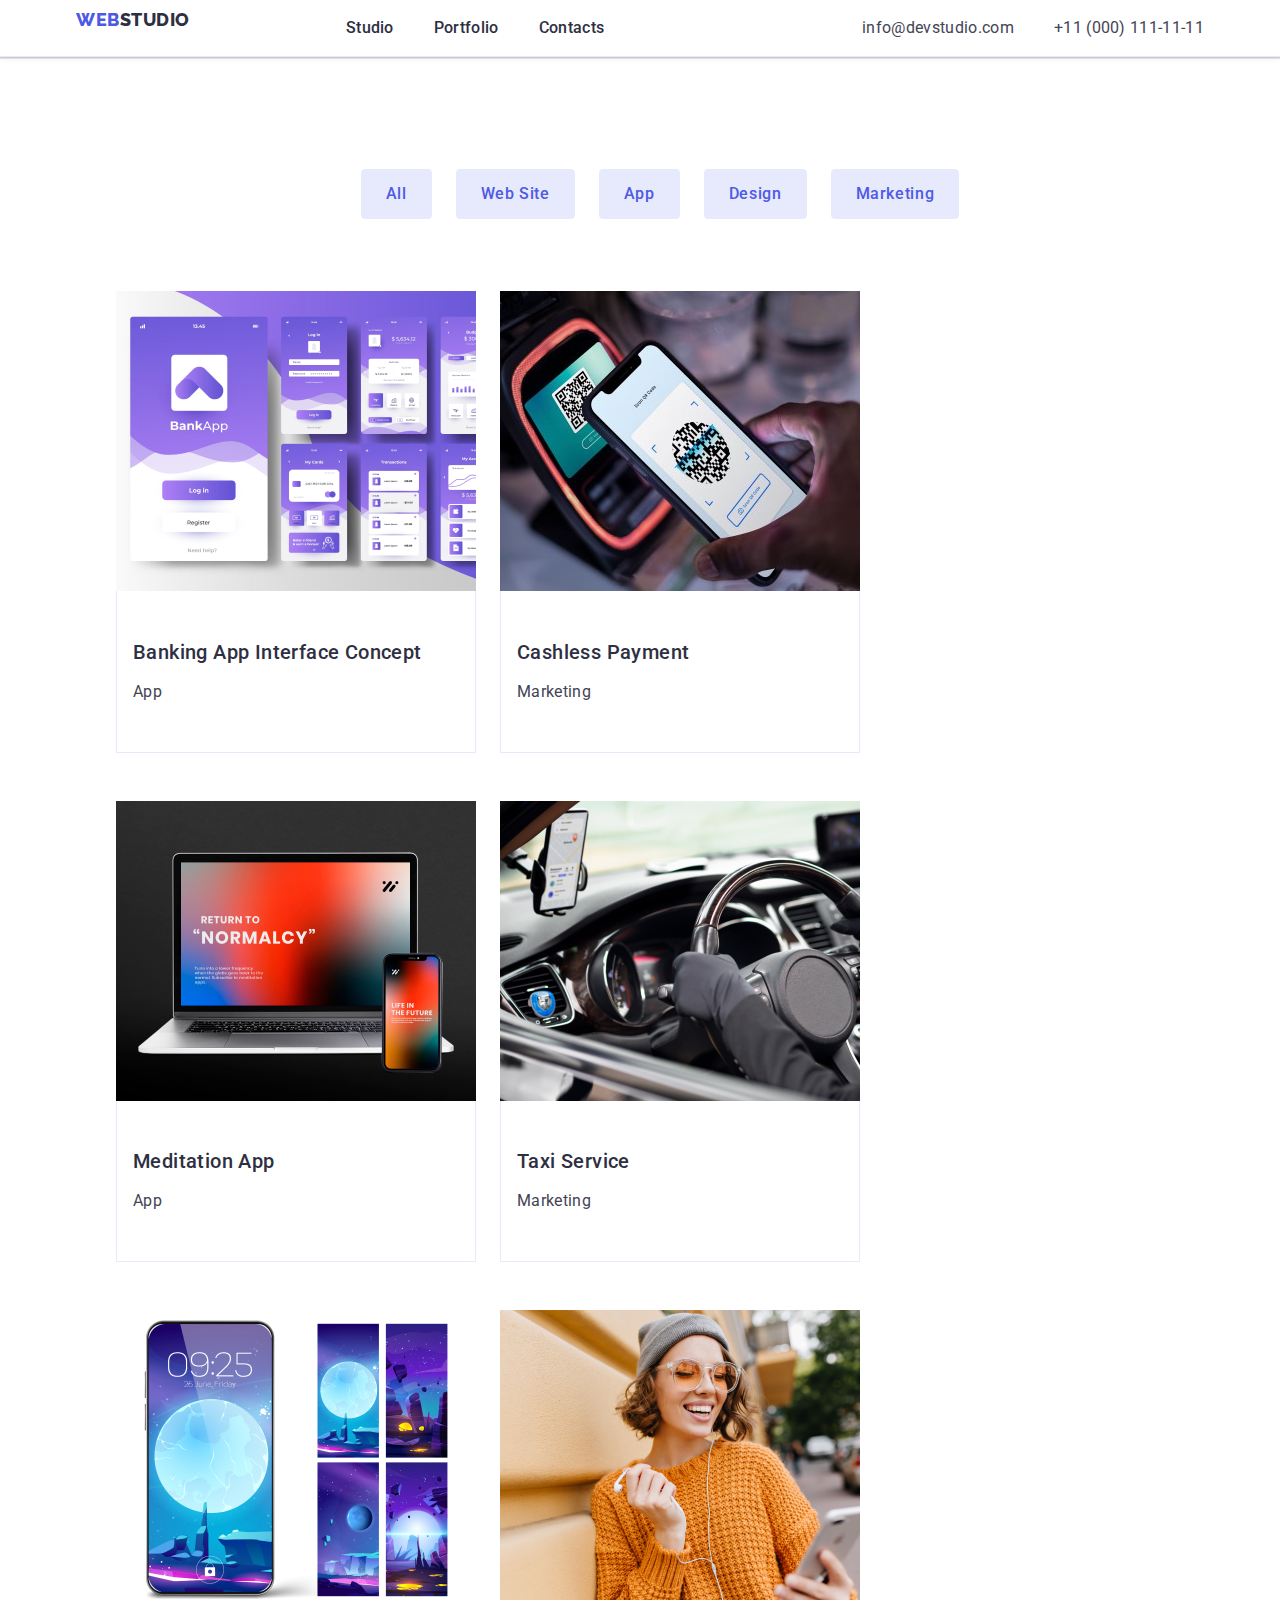
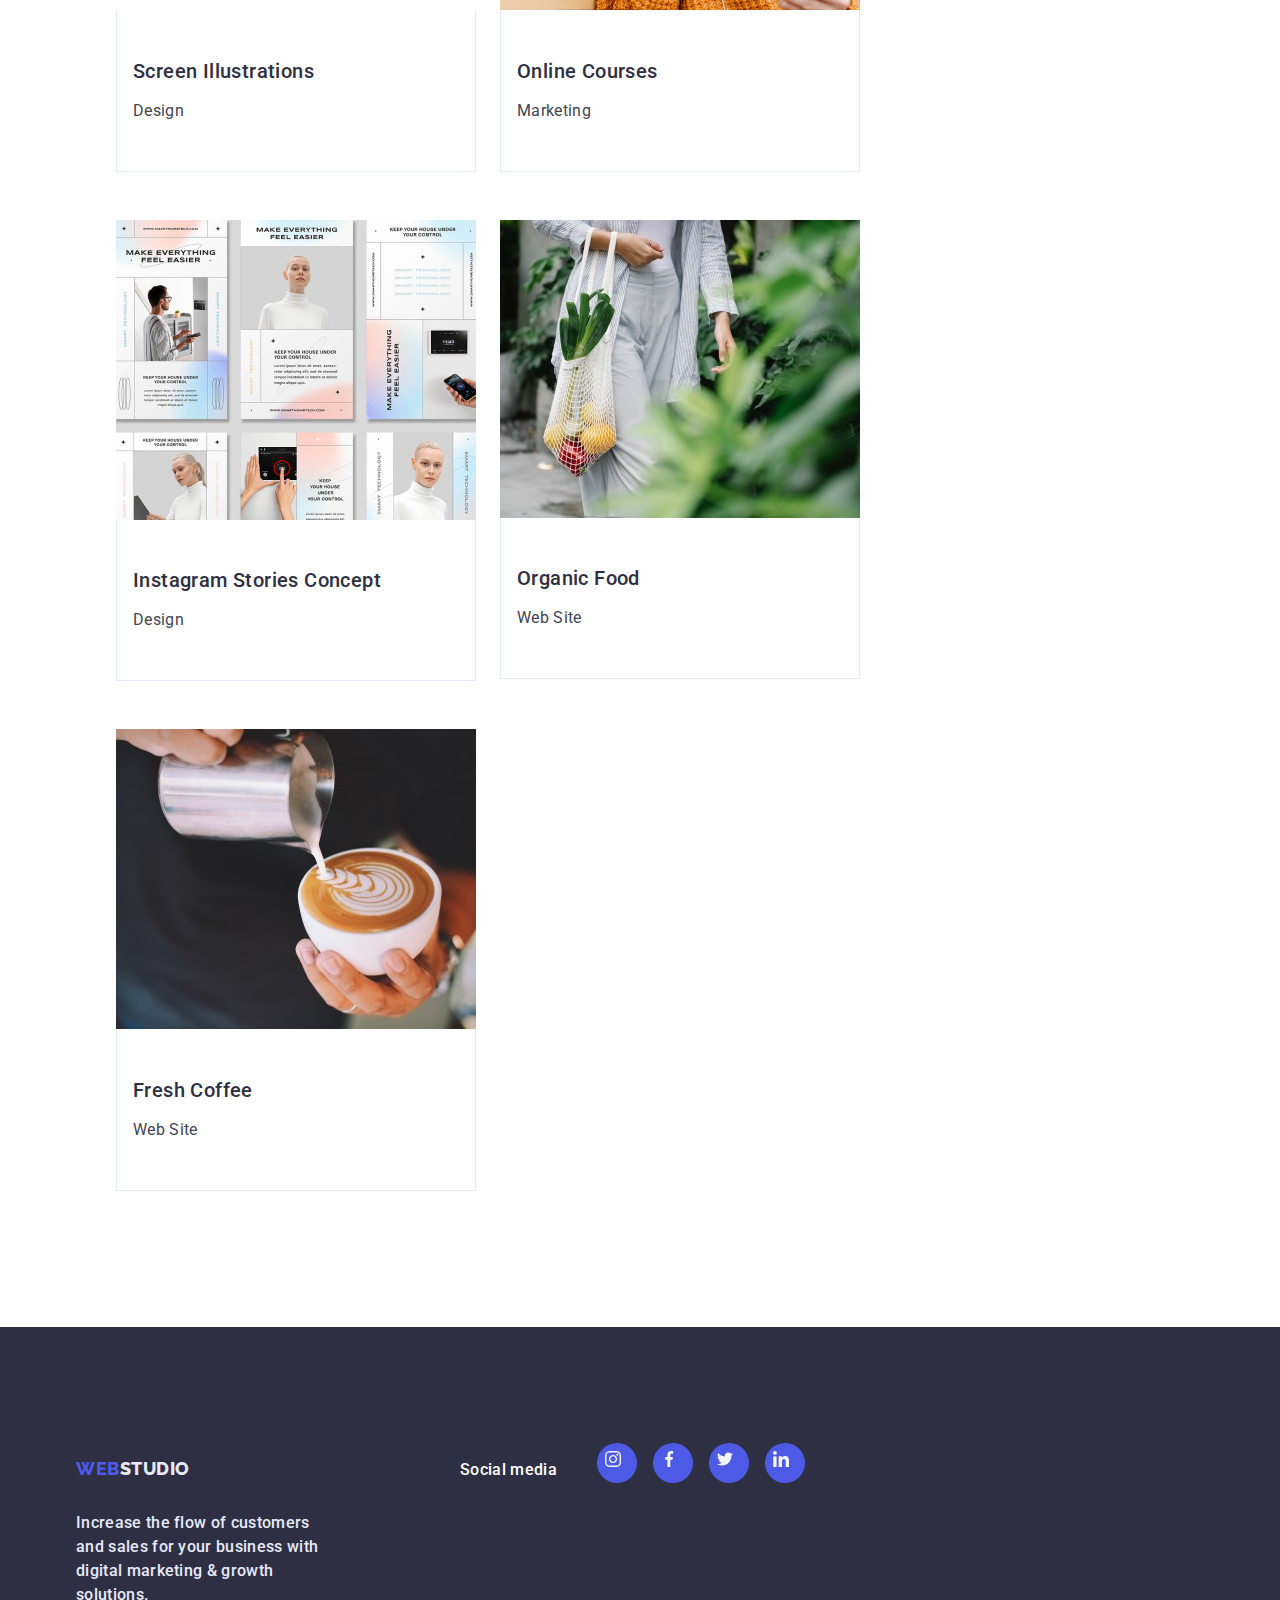
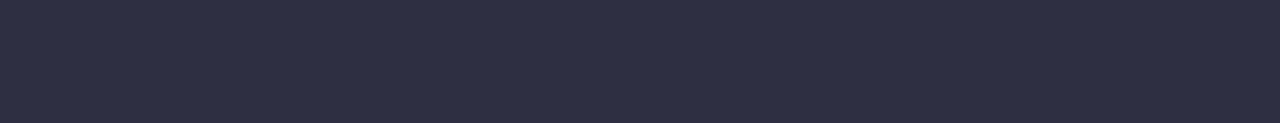
==== commit a0d9acce: "changes" ====
--- a/portfolio.html
+++ b/portfolio.html
@@ -113,7 +113,7 @@
             <li class="portfolio">
               <a class="link portfolio-link" href=""
                 ><img src="./images/picone.jpg" alt="pic-one" width="360">
-                <div class="portfoliolist-container">
+                <div class="portfolio-list-container">
                   <h2 class="portfolio-headers">
                     Banking App Interface Concept
                   </h2>
@@ -125,7 +125,7 @@
             <li class="portfolio">
               <a class="link portfolio-link" href=""
                 ><img src="./images/pictwo.jpg" alt="pic-two" width="360">
-                <div class="portfoliolist-container">
+                <div class="portfolio-list-container">
                   <h2 class="portfolio-headers">
                     Cashless Payment
                   </h2>
@@ -137,7 +137,7 @@
             <li class="portfolio">
               <a class="link portfolio-link" href=""
                 ><img src="./images/picthree.jpg" alt="pic-three" width="360">
-                <div class="portfoliolist-container">
+                <div class="portfolio-list-container">
                   <h2 class="portfolio-headers">
                     Meditation App
                   </h2>
@@ -151,7 +151,7 @@
               <a class="link portfolio-link" href=""
                 ><img src="./images/picfour.jpg" alt="pic-four" width="360">
 
-                <div class="portfoliolist-container">
+                <div class="portfolio-list-container">
                   <h2 class="portfolio-headers">
                     Taxi Service
                   </h2>
@@ -164,7 +164,7 @@
             <li class="portfolio">
               <a class="link portfolio-link" href=""
                 ><img src="./images/picfive.jpg" alt="pic-five" width="360">
-                <div class="portfoliolist-container">
+                <div class="portfolio-list-container">
                   <h2 class="portfolio-headers">
                     Screen Illustrations
                   </h2>
@@ -176,7 +176,7 @@
             <li class="portfolio">
               <a class="link portfolio-link" href=""
                 ><img src="./images/picsix.jpg" alt="pic-six" width="360">
-                <div class="portfoliolist-container">
+                <div class="portfolio-list-container">
                   <h2 class="portfolio-headers">
                     Online Courses
                   </h2>
@@ -188,7 +188,7 @@
             <li class="portfolio">
               <a class="link portfolio-link" href=""
                 ><img src="./images/picseven.jpg" alt="pic-seven" width="360">
-                <div class="portfoliolist-container">
+                <div class="portfolio-list-container">
                   <h2 class="portfolio-headers">
                     Instagram Stories Concept
                   </h2>
@@ -200,7 +200,7 @@
             <li class="portfolio">
               <a class="link portfolio-link" href=""
                 ><img src="./images/piceight.jpg" alt="pic-eight" width="360">
-                <div class="portfoliolist-container">
+                <div class="portfolio-list-container">
                   <h2 class="portfolio-headers">
                     Organic Food
                   </h2>
@@ -212,7 +212,7 @@
             <li class="portfolio">
               <a class="link portfolio-link" href=""
                 ><img src="./images/picnine.jpg" alt="pic-nine" width="360">
-                <div class="portfoliolist-container">
+                <div class="portfolio-list-container">
                   <h2 class="portfolio-headers">
                     Fresh Coffee
                   </h2>
--- a/css/style.css
+++ b/css/style.css
@@ -1,18 +1,20 @@
 :root {
   --white: #fff;
-  --ocean: #e7e9fc;
-  --socmedcolor: #f4f4fd;
-  --secfivelinkcolor: #8e8f99;
-  --blue: 4d5ae5;
-  --anotherblue: 404bbf;
-  --commonblue:  #4d5ae5;
-  --skygreen: 31d0aa;}
+  --cornflower: #e7e9fc;
+  --cloud: #f4f4fd;
+  --lightslate: #8e8f99;
+  --iris: #4d5ae5;
+  --ocean: #404bbf;
+  --mintgreen: #31d0aa;
+  --slate: #434455;
+  --navyblue: #2e2f42;
+}
 
   /* ----------- default classes ------------*/
   body {
     font-family: Roboto, sans-serif;
-    color: #434455;
-    background-color: #ffffff;
+    color: var(--slate);
+    background-color: var(--white);
   }
 
   .list {  list-style: none;}
@@ -26,7 +28,7 @@
     line-height: 1.17;
     letter-spacing: 0.03em;
     text-transform: uppercase;
-    color: #4d5ae5;
+    color: var(--iris);
 /* hw3 */
     margin-right: 76px;
     display: inline-block;
@@ -36,28 +38,28 @@
 .link:hover,
 :focus,
 :active {
-  color: #404bbf;
-}
-
-.inside-logo {color: #2e2f42;}
+  color: var(--ocean);
+}
+
+.inside-logo {color: var(--navyblue);}
 
 .link-style {
   font-weight: 500;
   line-height: 1.5;
   letter-spacing: 0.02em;
-  color: #2e2f42;
+  color: var(--navyblue);
 /* hw3 */
   padding: 24px 0;
 }
 
 .link-style:hover {
-  color: #404bbf;
+  color: var(--ocean);
 }
 .link-style:focus {
-  color: #404bbf;
+  color: var(--ocean);
 }
 .link-style:active {
-  color: #404bbf;
+  color: var(--ocean);
 }
 
 .address-style {
@@ -67,27 +69,25 @@
 }
 
 .contacts-color {
-  color: #434455;
+  color: var(--slate);
 }
 
 .contacts-color:hover {
-  color: #404bbf;
+  color: var(--ocean);
 }
 .contacts-color:focus {
-  color: #404bbf;
+  color: var(--ocean);
 }
 .contacts-color:active {
-  color: #404bbf;
-}
-
-/* hw3 */
-
-.header-style {
-  border-bottom: 1px solid #e7e9fc;
-}
+  color: var(--ocean);
+}
+
+/* hw3 */
+
 
 .div-style {
   display: flex;
+  justify-content: space-between;
 }
 
 .container {
@@ -113,16 +113,6 @@
   gap: 40px;
 }
 
-.link-style-hwthree {
-  padding: 24px 0 24px;
-}
-
-.list-style-hwthree {
-  gap: 40px;
-  margin-right: 40px;
-  margin-right: 0;
-}
-
 .address-style-ul {
   display: flex;
   gap: 40px;
@@ -134,14 +124,20 @@
 
 /* hw4 */
 .header-style {
+  background-color: var(--white);
+  display: flex;
+  justify-content: center;
+  align-items: center;
+  border-bottom: 1px solid var(--cornflower);
   box-shadow: 
   0px 1px 6px rgba(46, 47, 66, 0.08),
   0px 1px 1px rgba(46, 47, 66, 0.16), 0px 2px 1px rgba(46, 47, 66, 0.08);
-}
+  }
+  
 
 /* ----------- index section one ------------*/
 .first-section {
-  background-color: #2e2f42;
+  background-color: var(--navyblue);
 /* hw3 */
   padding: 188px 0 188px;
   justify-content: center;
@@ -167,7 +163,7 @@
   line-height: 1.07;
   text-align: center;
   letter-spacing: 0.02em;
-  color: #ffffff;
+  color: var(--white);
 /* hw3 */
   max-width: 496px;
   align-items: center;
@@ -177,20 +173,20 @@
 }
 
 .first-section-button {
-  background-color: #4d5ae5;
+  background-color: var(--iris);
   font-family: Roboto, sans-serif;
-  color: #434455;
+  color: var(--slate);
   font-weight: 500;
   font-size: 16px;
   line-height: 1.5;
   letter-spacing: 0.04em;
-  color: #ffffff;
+  color: var(--white);
 /* hw3 */
   display: block;
   min-width: 169px;
   height: 56px;
   border: none;
-  background-color: #4d5ae5;
+  background-color: var(--iris);
   border-radius: 4px;
   justify-content: center;
 
@@ -214,7 +210,7 @@
   font-size: 20px;
   line-height: 1.2;
   letter-spacing: 0.02em;
-  color: #2e2f42;
+  color: var(--navyblue);
 /* hw3 */
   margin-bottom: 8px;
 }
@@ -267,7 +263,7 @@
   align-items: center;
   justify-content: center;
   height: 112px;
-  background-color: #f4f4fd;
+  background-color: var(--cloud);
   border-radius: 4px;
   margin: 8px;
 }
@@ -279,7 +275,7 @@
   text-align: center;
   letter-spacing: 0.02em;
   text-transform: capitalize;
-  color: #2e2f42;
+  color: var(--navyblue);
   /* hw3 */
   margin-bottom: 72px;
 }
@@ -299,7 +295,7 @@
 
 /* ----------- index section four ------------*/
 .fourth-section {
-  background-color: #f4f4fd;
+  background-color: var(--cloud);
 }
 
 .fourth-section-header {
@@ -308,8 +304,8 @@
   text-align: center;
   letter-spacing: 0.02em;
   text-transform: capitalize;
-  color: #2e2f42;
-  background-color: #ffffff;
+  color: var(--navyblue);
+  background-color: var(--white);
 /* hw3 */
   margin-bottom: 72px;
 }
@@ -319,7 +315,7 @@
   font-size: 20px;
   line-height: 1.2;
   letter-spacing: 0.02em;
-  color: #2e2f42;
+  color: var(--navyblue);
   /* hw3 */
   text-align: center;
   margin-bottom: 8px;
@@ -329,7 +325,7 @@
   font-size: 16px;
   line-height: 1.5;
   letter-spacing: 0.02em;
-  color: #434455;
+  color: var(--slate);
 /* hw3 */
   text-align: center;
 }
@@ -345,7 +341,7 @@
 }
 
 .employee-li-style {
-  background-color: #ffffff;
+  background-color: var(--white);
 /* hw3 */
   border-radius: 0px 0px 4px 4px;
   box-shadow: 0px 1px 6px rgba(46, 47, 66, 0.08),
@@ -368,7 +364,7 @@
 .section-five-header {
 font-size: 36px;
 line-height: 1.11;
-color: #2e2f42;
+color: var(--navyblue);
 display:flex;
 justify-content: center;
 margin-bottom: 72px;
@@ -392,15 +388,15 @@
   display: flex;
   align-items: center;
   justify-content: center;
-  border: 1px solid #8e8f99;
+  border: 1px solid var(--lightslate);
   border-radius: 4px;
-  color: #8e8f99;
+  color: var(--lightslate);
 }
 
 .section-five-link:hover,
 .section-five-link:focus {
-  border-color:#404bbf;
-  color:#404bbf;
+  border-color: var(--ocean);
+  color: var(--ocean);
 }
 
 .svg-style-section-five {
@@ -415,14 +411,13 @@
   font-size: 16px;
   line-height: 1.5;
   letter-spacing: 0.04em;
-  color: #4d5ae5;
-  background-color: #f4f4fd;
+  color: var(--iris);
+  background-color: var(--cornflower);
   /* hw3 */
   padding: 12px 24px;
-  border: 1px solid #e7e9fc;
+  border: 1px solid var(--cornflower);
   border-radius: 4px;
-  border: 1px solid #e7e9fc;
-  border: 1px solid #e7e9fc;
+  
 }
 .portfolio-button-style :hover,
 :focus {
@@ -437,19 +432,18 @@
   font-size: 20px;
   line-height: 1.2;
   letter-spacing: 0.02em;
-  color: #2e2f42;
+  color: var(--navyblue);
   /* hw3 */
   margin-bottom: 8px;
 }
 
 .portfolio-button-style :hover,
 :focus {
-  color: #ffffff;
-  background-color: #404bbf;
+  background-color: var(--ocean);
 }
 
 .portfolio-button-style:hover {
-  color: #ffffff;
+  color: var(--white);
 }
 
 .portfolio-button-style {
@@ -460,7 +454,7 @@
   font-size: 16px;
   line-height: 1.5;
   letter-spacing: 0.02em;
-  color: #434455;
+  color: var(--slate);
 }
 
 /* buttons style */
@@ -468,14 +462,6 @@
 .portfolio-section {
   padding: 96px 0 120px 0;
 }
-
-.portfoliobuttonstyle-hwthree {
-  padding: 12px 24px;
-  border: 1px solid #e7e9fc;
-  border-radius: 4px;
-}
-
-
 
 .portfolio-button-ul {
   display: flex;
@@ -491,22 +477,13 @@
   column-gap: 24px;
   row-gap: 48px;
 }
-.portfoliolist-container {
+.portfolio-list-container {
   padding: 32px 16px;
-  border: 1px solid #e7e9fc;
+  border: 1px solid var(--cornflower);
   border-top: none;
 }
 
-.portdivstyle-hwthree {
-  padding: 32px 16px;
-  border: 1px solid #e7e9fc;
-  border-top: none;
-}
-
-
-
 /* hw4 */
-
 .portfolio-link {
   display:block;
   }
@@ -516,12 +493,10 @@
    {
     box-shadow: 0px 1px 6px rgba(46, 47, 66, 0.08), 0px 1px 1px rgba(46, 47, 66, 0.16), 0px 2px 1px rgba(46, 47, 66, 0.08);
   }
-  
-  
 
 /* ----------- footer style - index and portfolio ------------*/
 .footer-style {
-  background-color: #2e2f42;
+  background-color: var(--navyblue);
   display: flex;
   align-items: center;
 }
@@ -529,7 +504,7 @@
   font-weight: 500;
   line-height: 1.5;
   letter-spacing: 0.02em;
-  color: #f4f4fd;
+  color: var(--cornflower);
   letter-spacing: 0.02em;
   margin-bottom: 16px;
 /* hw3 */
@@ -538,7 +513,7 @@
 }
 
 .footerinside-logo {
-  color: #f4f4fd;
+  color: var(--cornflower);
 }
 /* hw4 */
 .footer-div {
@@ -555,7 +530,7 @@
   font-size: 16px;
   line-height: 1.5;
   letter-spacing: 0.02em;
-  color: #FFFFFF;
+  color: var(--white);
   margin-bottom: 16px;
   }
   
@@ -573,7 +548,7 @@
   .footer-socmed-link {
   width: 100%;
   height: 100%;
-  background-color: var(--commonblue);
+  background-color: var(--iris);
   border-radius: 50%;
   display:flex;
   align-items: center;
@@ -582,7 +557,7 @@
   
   .footer-socmed-link:hover,
  .footer-div .footer-socmed-link:focus {
-    background-color:#31d0aa;
+    background-color: var(--mintgreen)
     }
 
   .footer-svg {
@@ -592,10 +567,6 @@
 .footer-style {
   padding: 100px 0;
 }
-
-
-
-
 
 /* hw4 */
 .employee-socmed-ul {
@@ -614,7 +585,7 @@
 .socmed-link {
 width: 100%;
 height: 100%;
-background-color:  #4d5ae5;
+background-color:  var(--iris);
 border-radius: 50%;
 display: flex;
 align-items: center;
@@ -622,11 +593,9 @@
 }
 
 .socmed-link:hover,
-.socmed-link:focus {background-color:#404bbf;}
+.socmed-link:focus {background-color: var(--ocean);}
 
 .socmed-svg-style {
   fill: var(--socmedcolor);
 }
-  
-/* ----------- -------------------------------end of styles----------------------------------------- ------------*/
-  
+/* ----------- -------------------------------end of styles----------------------------------------- ------------*/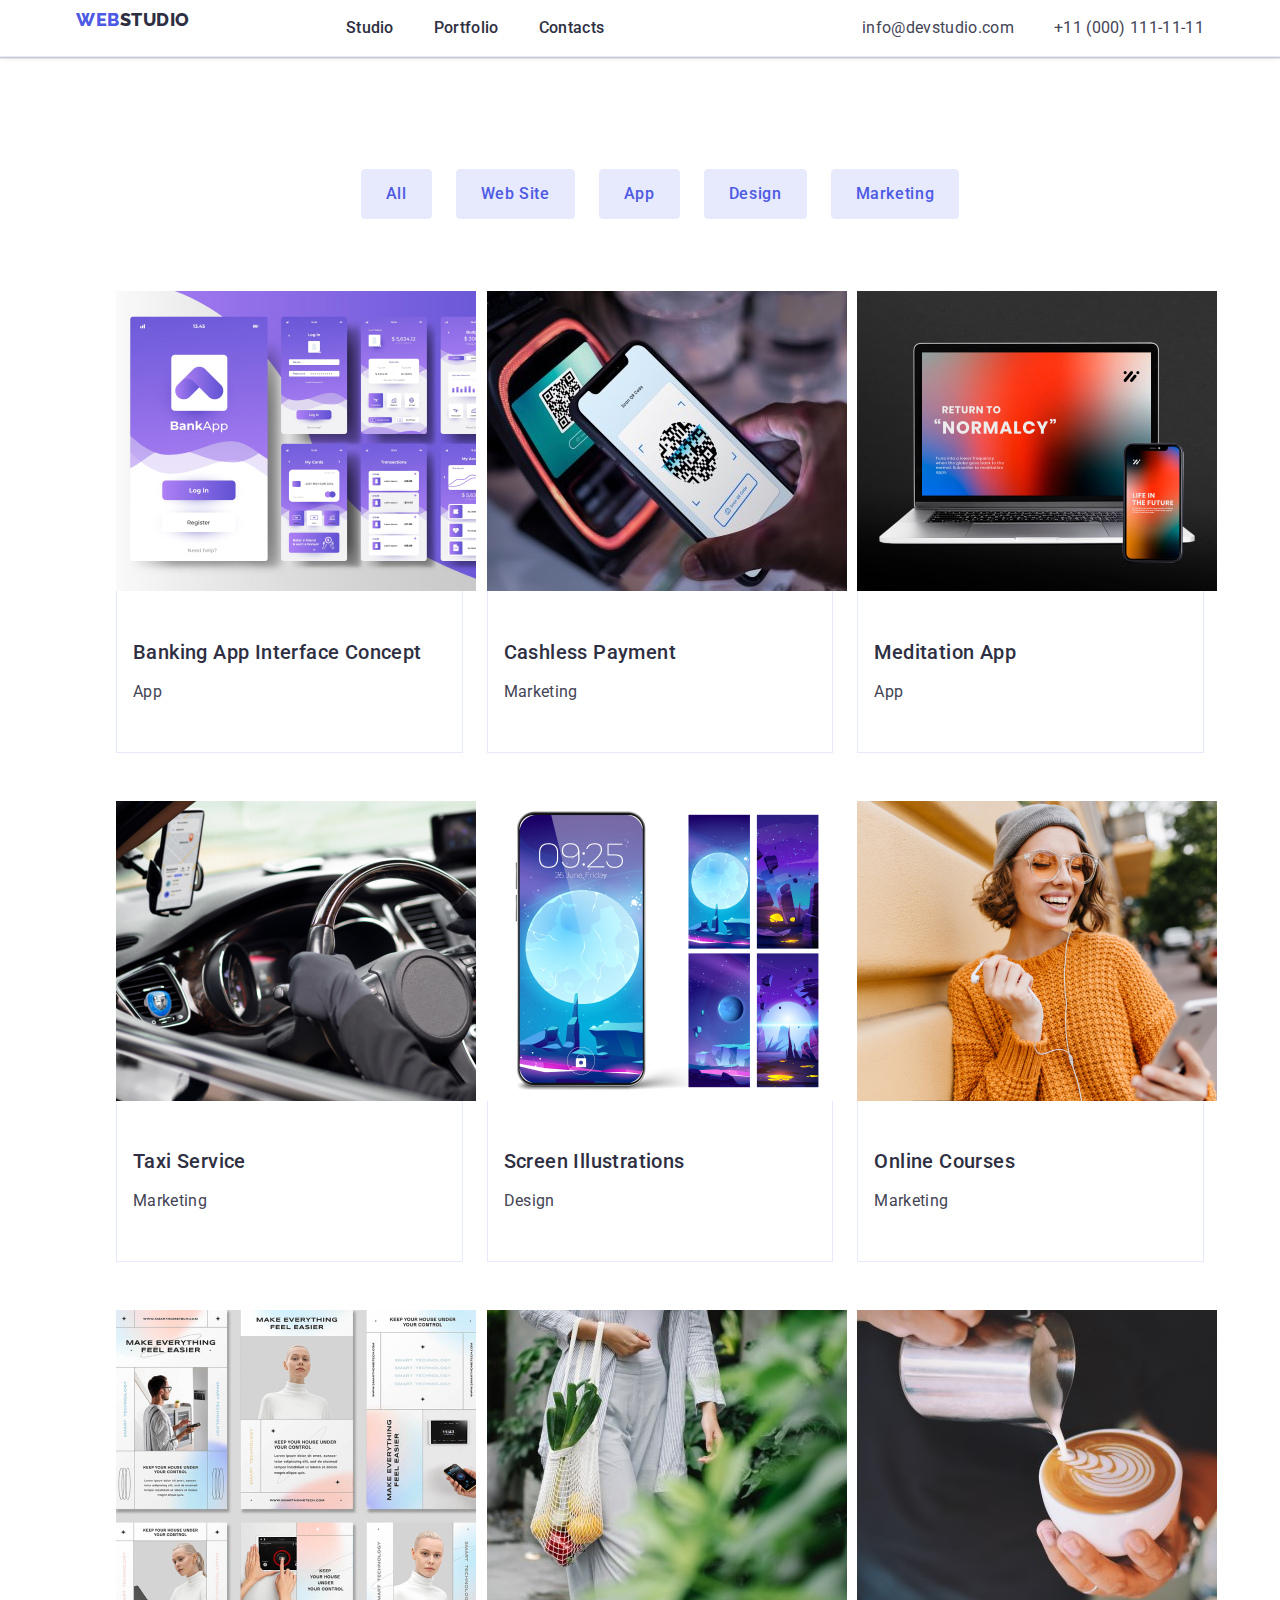
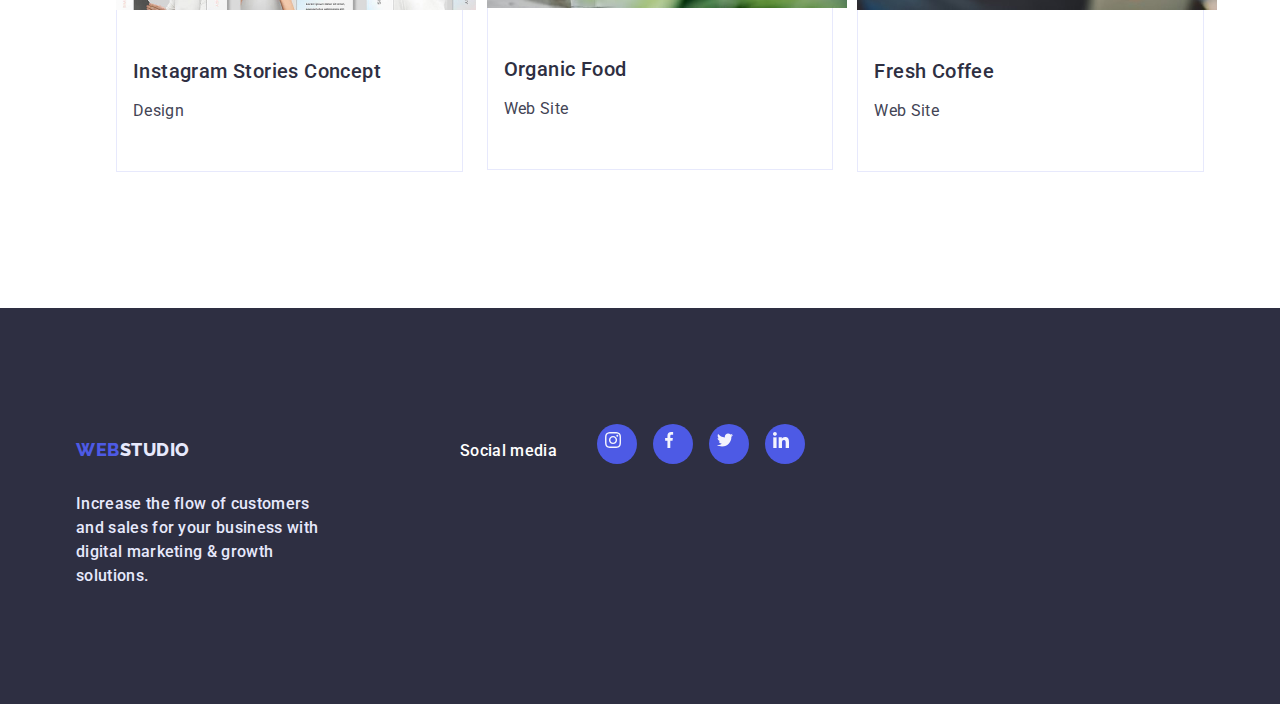
==== commit e14fea5e: "changes - footer" ====
--- a/portfolio.html
+++ b/portfolio.html
@@ -241,13 +241,13 @@
 <p class="footer-social-media">Social media</p>
 
 <ul class="footer-ul">
-<li class="footer-li"><a class="footer-socmed-link"><svg class="footer-svg" width="24" height="24"><use href="./images/icons.svg#instagram"></use></svg></a></li>
-
-<li class="footer-li"><a class="footer-socmed-link"><svg class="footer-svg" width="24" height="24"><use href="./images/icons.svg#facebook"></use></svg></a></li>
-
-<li class="footer-li"><a class="footer-socmed-link"><svg class="footer-svg" width="24" height="24"><use href="./images/icons.svg#twitter"></use></svg></a></li>
-
-<li class="footer-li"><a class="footer-socmed-link"><svg class="footer-svg" width="24" height="24"><use href="./images/icons.svg#linkedin"></use></svg></a></li>
+<li class="footer-li"><a class="footer-socmed-link" href=""><svg class="footer-svg" width="24" height="24"><use href="./images/icons.svg#instagram"></use></svg></a></li>
+
+<li class="footer-li"><a class="footer-socmed-link" href=""><svg class="footer-svg" width="24" height="24"><use href="./images/icons.svg#facebook"></use></svg></a></li>
+
+<li class="footer-li"><a class="footer-socmed-link" href=""><svg class="footer-svg" width="24" height="24"><use href="./images/icons.svg#twitter"></use></svg></a></li>
+
+<li class="footer-li"><a class="footer-socmed-link" href=""><svg class="footer-svg" width="24" height="24"><use href="./images/icons.svg#linkedin"></use></svg></a></li>
 
 </ul>
 
--- a/css/style.css
+++ b/css/style.css
@@ -83,8 +83,6 @@
 }
 
 /* hw3 */
-
-
 .div-style {
   display: flex;
   justify-content: space-between;
@@ -133,7 +131,6 @@
   0px 1px 6px rgba(46, 47, 66, 0.08),
   0px 1px 1px rgba(46, 47, 66, 0.16), 0px 2px 1px rgba(46, 47, 66, 0.08);
   }
-  
 
 /* ----------- index section one ------------*/
 .first-section {
@@ -257,7 +254,6 @@
   margin-right: 0;
 }
 
-
 .icon-container {
   display: flex;
   align-items: center;
@@ -352,8 +348,6 @@
   padding: 32px 0;
 }
 
-
-
 /* ----------- index section five ------------*/
 /* hw4 */
 .section-five {
@@ -365,20 +359,17 @@
 font-size: 36px;
 line-height: 1.11;
 color: var(--navyblue);
-display:flex;
-justify-content: center;
 margin-bottom: 72px;
-margin-top: 72px;
 }
 
 .section-five-ul {
 display: flex;
-gap: 24px;
+gap: 24px;  
 list-style: none;
 }
 
 .section-five-li {
-  width:calc((100% - 120px) / 6);
+  flex-basis:calc((100% - 120px) / 6);
   height:88px;
 }
 
@@ -398,6 +389,9 @@
   border-color: var(--ocean);
   color: var(--ocean);
 }
+
+.section-five-link:focus {border-color: var(--ocean);}
+.section-five-link:focus {background-color: var(--ocean); }
 
 .svg-style-section-five {
 fill: currentColor;
@@ -477,10 +471,19 @@
   column-gap: 24px;
   row-gap: 48px;
 }
+
+.portfolio { width: calc((100% - 48px) / 3);}
+
 .portfolio-list-container {
   padding: 32px 16px;
   border: 1px solid var(--cornflower);
   border-top: none;
+}
+
+.portfolio-list-container .portfolio-headers {margin-bottom: 8px;}
+
+.portfolio:nth-last-child(-n + 3) {
+  margin-bottom: 0;
 }
 
 /* hw4 */
@@ -531,7 +534,7 @@
   line-height: 1.5;
   letter-spacing: 0.02em;
   color: var(--white);
-  margin-bottom: 16px;
+  display:block;
   }
   
   .footer-ul {
@@ -544,24 +547,25 @@
   width: 40px;
   height: 40px;
   }
-  
+
   .footer-socmed-link {
   width: 100%;
   height: 100%;
   background-color: var(--iris);
   border-radius: 50%;
   display:flex;
+  flex-wrap: wrap;
   align-items: center;
   justify-content: center;
   }
   
-  .footer-socmed-link:hover,
+ .footer-socmed-link:hover,
  .footer-div .footer-socmed-link:focus {
     background-color: var(--mintgreen)
     }
 
   .footer-svg {
-  fill: var(--socmedcolor)
+  fill: var(--cloud)
   }
 
 .footer-style {
@@ -570,7 +574,6 @@
 
 /* hw4 */
 .employee-socmed-ul {
-
   display: flex;
   justify-content: center;
   gap: 24px;
@@ -596,6 +599,6 @@
 .socmed-link:focus {background-color: var(--ocean);}
 
 .socmed-svg-style {
-  fill: var(--socmedcolor);
-}
-/* ----------- -------------------------------end of styles----------------------------------------- ------------*/+  fill: var(--cloud);
+}
+/* ----------- -------------------------------end of styles----------------------------------------- ------------*/ 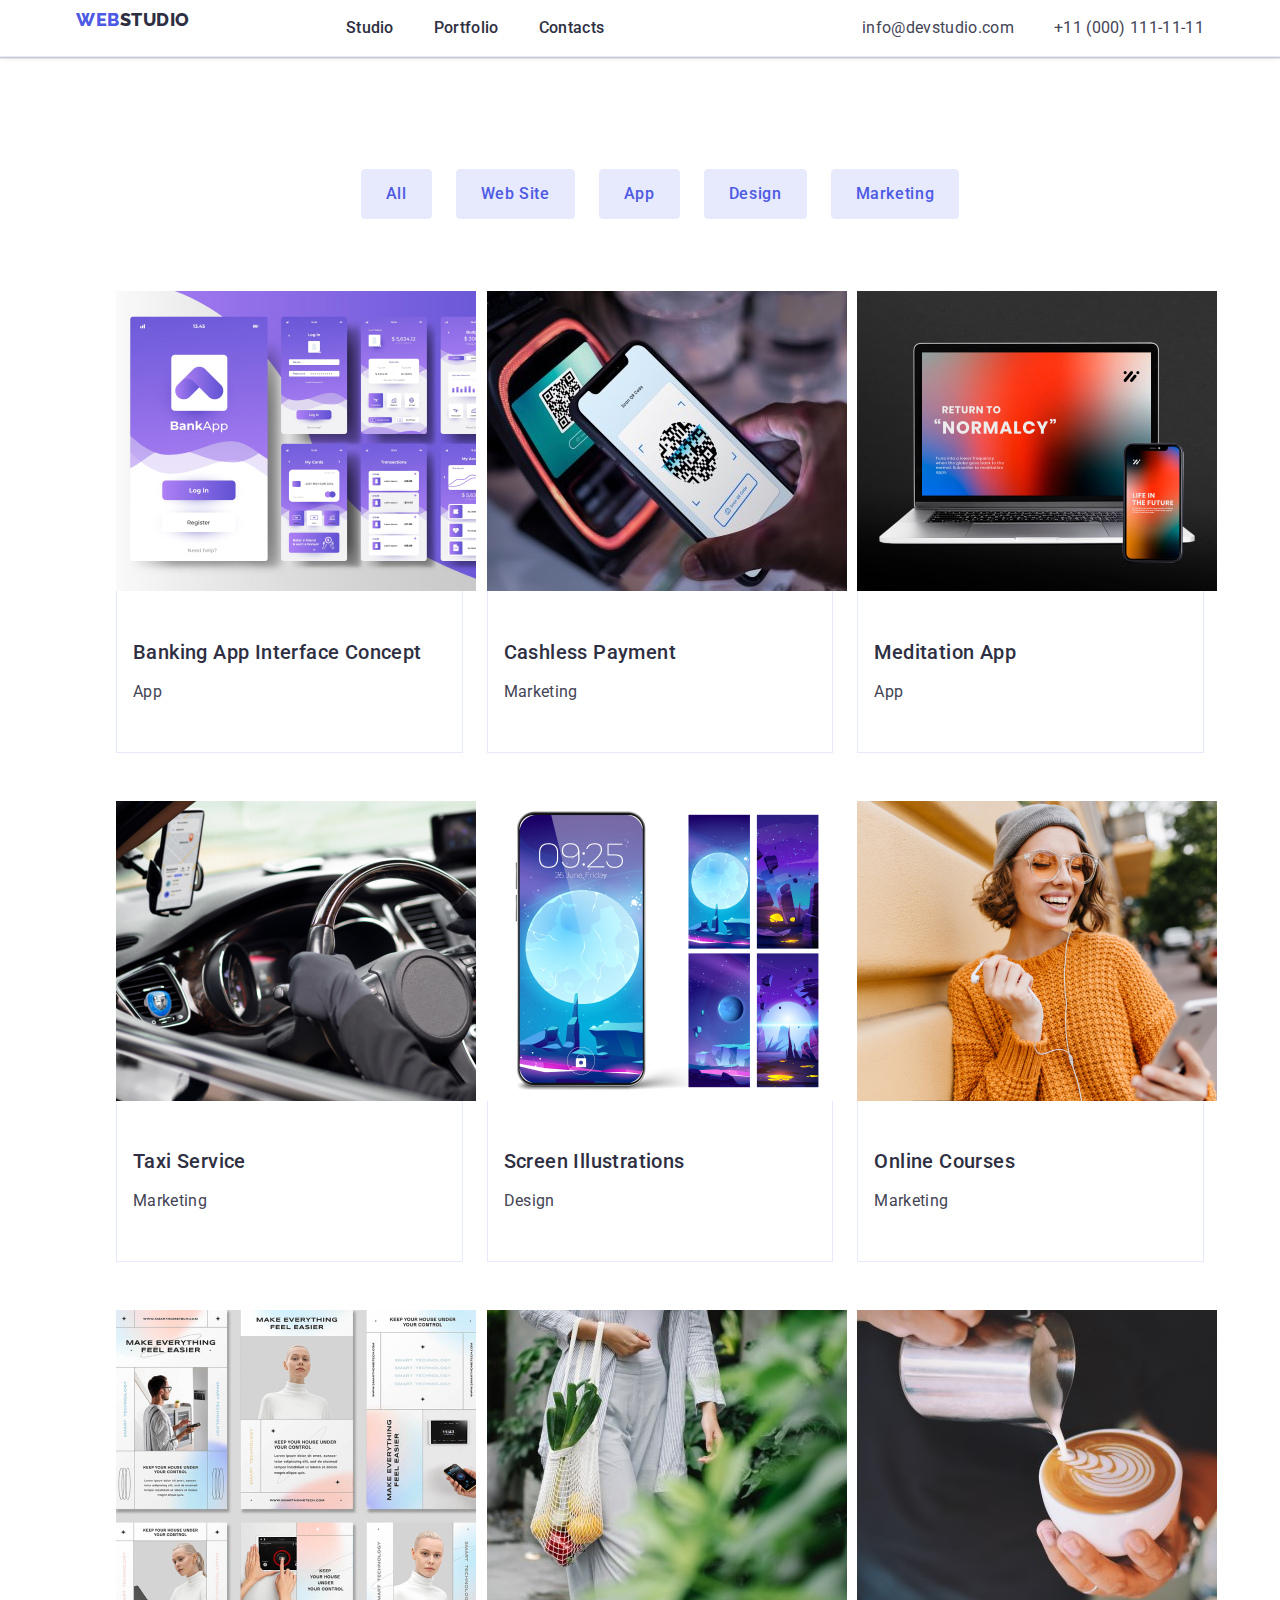
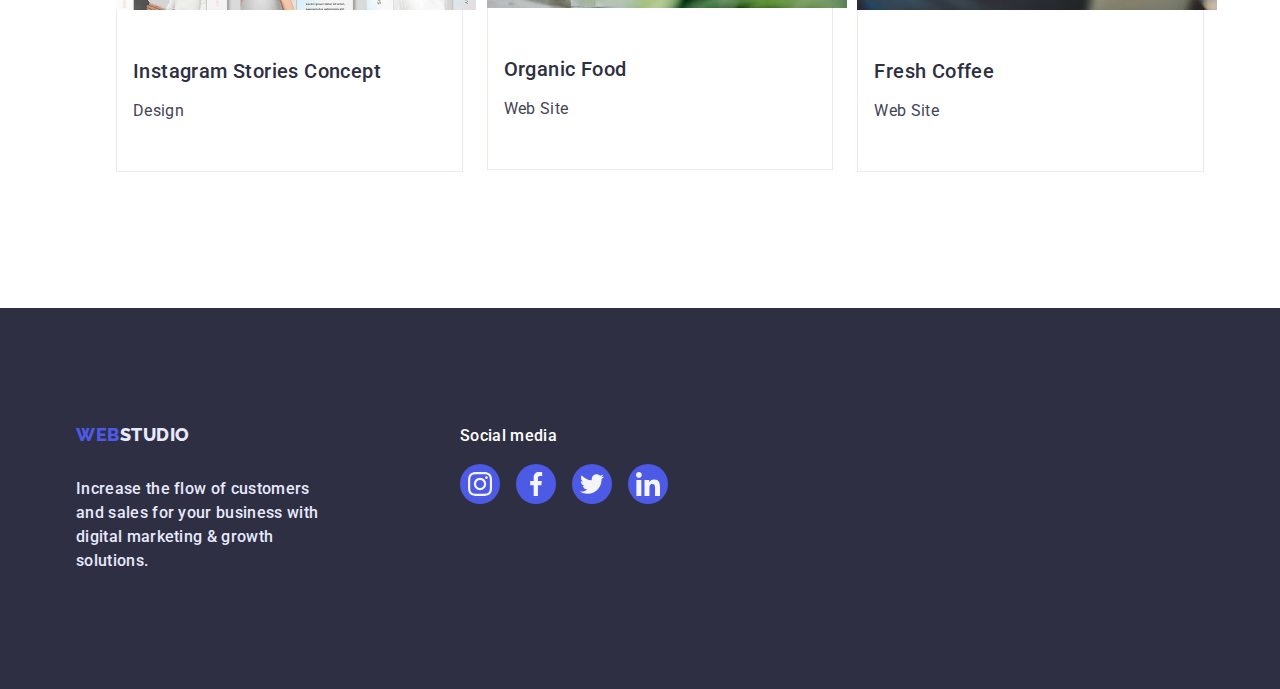
==== commit 7ac9b6fd: "footer" ====
--- a/portfolio.html
+++ b/portfolio.html
@@ -228,7 +228,7 @@
   <!-- this is footer -->
   <footer class="footer-style">
     <div class="container footer-div">
-      <div class="footerlogopardiv">
+      <div class="footer-logoandpar-div">
       <a class="logo-style link" href="./index.html"
         >Web<span class="footerinside-logo">Studio</span></a
       >
@@ -237,17 +237,17 @@
         digital marketing & growth solutions.
       </p>
       </div>
-<div class="footer-div">
+<div class="footer-socmed-div">
 <p class="footer-social-media">Social media</p>
 
 <ul class="footer-ul">
-<li class="footer-li"><a class="footer-socmed-link" href=""><svg class="footer-svg" width="24" height="24"><use href="./images/icons.svg#instagram"></use></svg></a></li>
-
-<li class="footer-li"><a class="footer-socmed-link" href=""><svg class="footer-svg" width="24" height="24"><use href="./images/icons.svg#facebook"></use></svg></a></li>
-
-<li class="footer-li"><a class="footer-socmed-link" href=""><svg class="footer-svg" width="24" height="24"><use href="./images/icons.svg#twitter"></use></svg></a></li>
-
-<li class="footer-li"><a class="footer-socmed-link" href=""><svg class="footer-svg" width="24" height="24"><use href="./images/icons.svg#linkedin"></use></svg></a></li>
+<li class="footer-li"><a class="footer-socmed-link" href=""><svg class="footer-svg" width="24" height="24"><use href="./images/icons.svg#instagram-footer"></use></svg></a></li>
+
+<li class="footer-li"><a class="footer-socmed-link" href=""><svg class="footer-svg" width="24" height="24"><use href="./images/icons.svg#facebook-footer"></use></svg></a></li>
+
+<li class="footer-li"><a class="footer-socmed-link" href=""><svg class="footer-svg" width="24" height="24"><use href="./images/icons.svg#twitter-footer"></use></svg></a></li>
+
+<li class="footer-li"><a class="footer-socmed-link" href=""><svg class="footer-svg" width="24" height="24"><use href="./images/icons.svg#linkedin-footer"></use></svg></a></li>
 
 </ul>
 
--- a/css/style.css
+++ b/css/style.css
@@ -9,7 +9,6 @@
   --slate: #434455;
   --navyblue: #2e2f42;
 }
-
   /* ----------- default classes ------------*/
   body {
     font-family: Roboto, sans-serif;
@@ -334,6 +333,7 @@
 .fourth-section-ul {
   display: flex;
   gap: 24px;
+
 }
 
 .employee-li-style {
@@ -359,7 +359,9 @@
 font-size: 36px;
 line-height: 1.11;
 color: var(--navyblue);
+letter-spacing: 0.72px;
 margin-bottom: 72px;
+text-align: center;
 }
 
 .section-five-ul {
@@ -369,8 +371,10 @@
 }
 
 .section-five-li {
-  flex-basis:calc((100% - 120px) / 6);
-  height:88px;
+   /* width: calc((100% - 120px) / 6); */
+  /* flex-basis: calc((100% - 120px) / 6); */
+  width: 168px;
+  height: 88px;
 }
 
 .section-five-link {
@@ -452,7 +456,6 @@
 }
 
 /* buttons style */
-
 .portfolio-section {
   padding: 96px 0 120px 0;
 }
@@ -501,7 +504,10 @@
 .footer-style {
   background-color: var(--navyblue);
   display: flex;
-  align-items: center;
+  align-items: baseline;
+
+
+  
 }
 .footer-paragraph {
   font-weight: 500;
@@ -509,23 +515,30 @@
   letter-spacing: 0.02em;
   color: var(--cornflower);
   letter-spacing: 0.02em;
-  margin-bottom: 16px;
-/* hw3 */
- max-width: 264px;
-  margin-bottom: 16px;
-}
-
-.footerinside-logo {
-  color: var(--cornflower);
-}
+/* hw3 */
+max-width: 264px;
+display: block;
+margin-bottom: 16px;
+}
+
+.footer-div {
+  display: flex;
+  align-items: baseline;
+}
+
+.footer-socmed-div .footer-ul {gap:16px;} 
+
 /* hw4 */
-.footer-div {
-  display:flex;
-  align-items: baseline;
-  }
-
-  .footerlogopardiv {
+.footer-logoandpar-div {
     margin-right: 120px;
+  }
+
+.footer-socmed-div {
+  list-style: none;
+}
+
+  .footerinside-logo {
+    color: var(--cornflower);
   }
   
   .footer-social-media {
@@ -534,13 +547,15 @@
   line-height: 1.5;
   letter-spacing: 0.02em;
   color: var(--white);
+  margin-bottom: 16px;
   display:block;
   }
   
   .footer-ul {
+  display: flex;
+  gap: 16px;
   list-style: none;
-  display: flex;
-  gap: 16px;
+  padding-left: 0;
   }
   
   .footer-li {
@@ -553,14 +568,13 @@
   height: 100%;
   background-color: var(--iris);
   border-radius: 50%;
-  display:flex;
-  flex-wrap: wrap;
+  display: flex;
   align-items: center;
   justify-content: center;
   }
   
  .footer-socmed-link:hover,
- .footer-div .footer-socmed-link:focus {
+ .footer-socmed-link:focus {
     background-color: var(--mintgreen)
     }
 
@@ -578,6 +592,7 @@
   justify-content: center;
   gap: 24px;
   list-style: none;
+  padding-left: 3px;
 }
 
 .employee-socmed-li {
